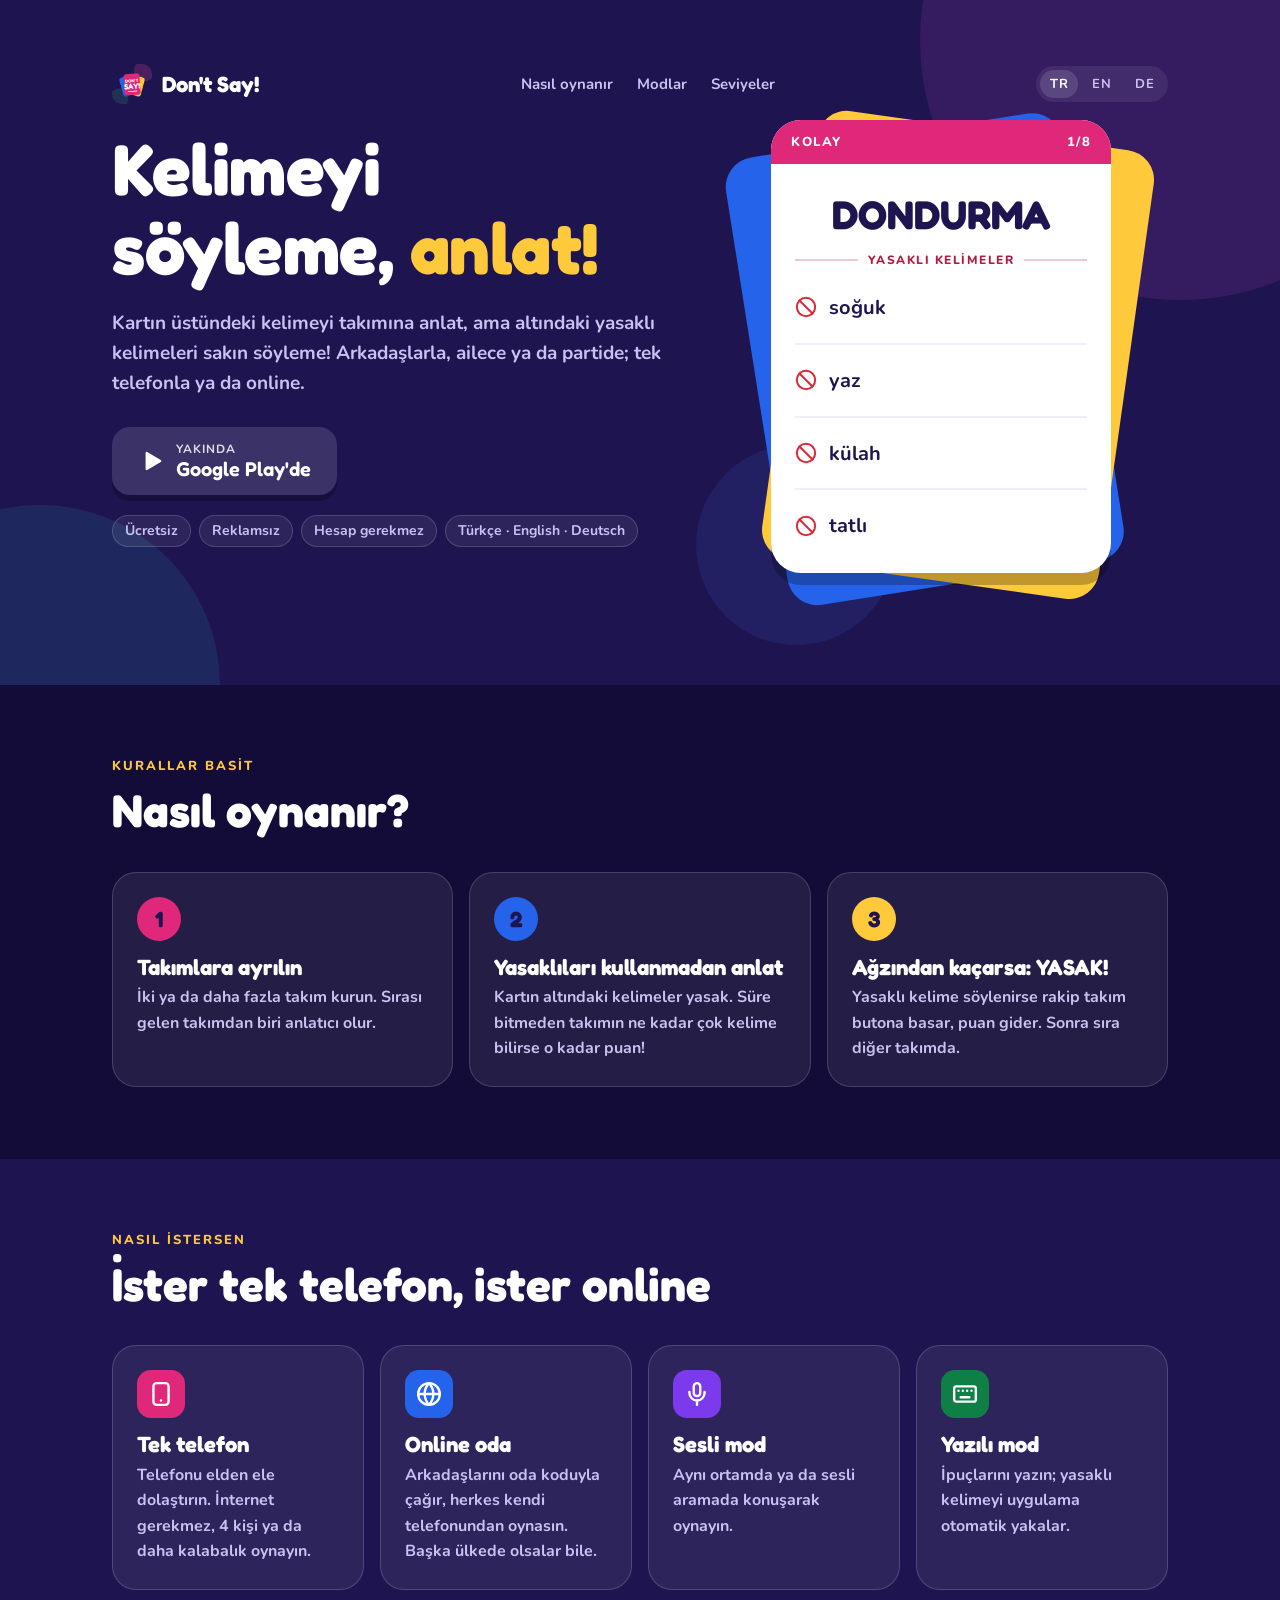
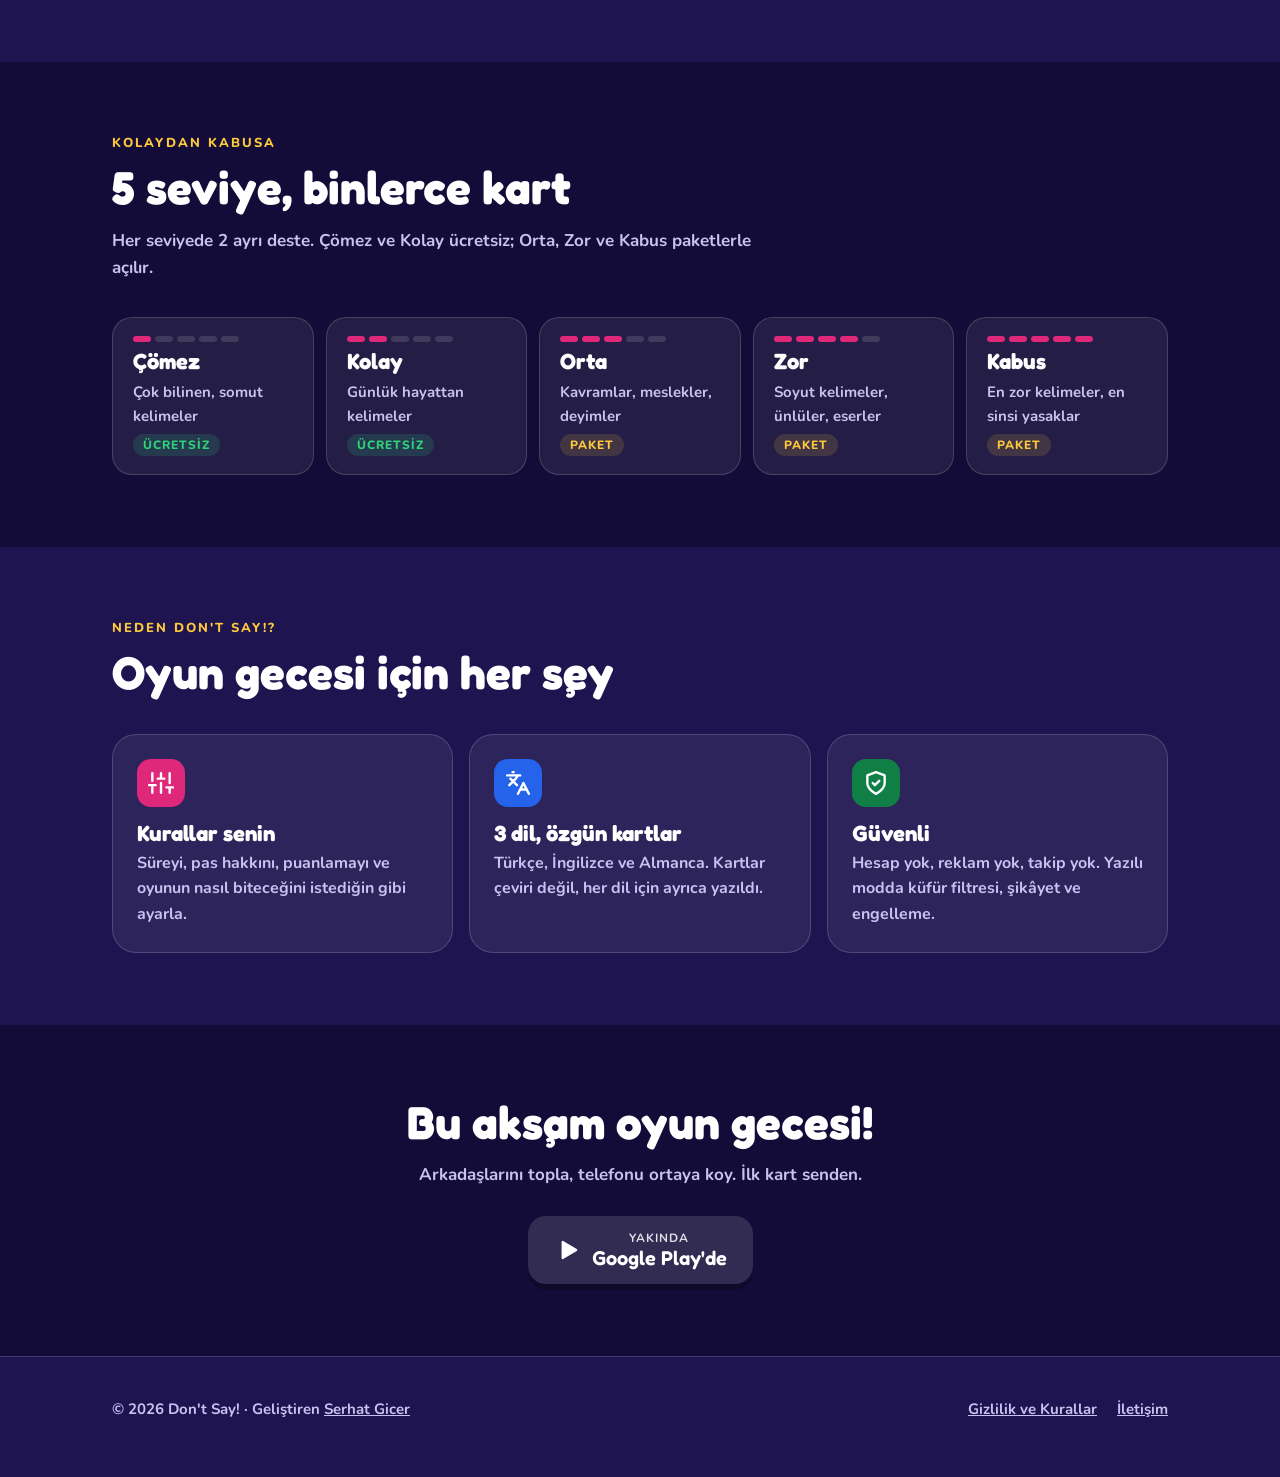
==== index.html @ 4572db2a "Don't Say! tanıtım sitesi Co-Authored-By: Claude Opus 5.5 <noreply@anthropic.com>" ====
<!doctype html>
<html lang="tr">
<head>
<meta charset="utf-8">
<meta name="viewport" content="width=device-width, initial-scale=1">
<title>Don't Say! – Yasaklı kelimelerle anlatma oyunu</title>
<meta name="description" content="Yasaklı kelimeleri söylemeden anlat! Arkadaşlarınla online ya da tek telefonla oynanan parti oyunu.">
<meta name="theme-color" content="#1E1450">
<meta property="og:type" content="website">
<meta property="og:title" content="Don't Say! – Yasaklı kelimelerle anlatma oyunu">
<meta property="og:description" content="Yasaklı kelimeleri söylemeden anlat! Arkadaşlarınla online ya da tek telefonla oynanan parti oyunu.">

<link rel="icon" type="image/png" href="img/favicon.png">
<link rel="apple-touch-icon" href="img/icon-512.png">
<link rel="preconnect" href="https://fonts.googleapis.com">
<link rel="preconnect" href="https://fonts.gstatic.com" crossorigin>
<link rel="stylesheet" href="https://fonts.googleapis.com/css2?family=Fredoka:wght@600;700&family=Nunito:wght@700;800&display=swap">
<link rel="stylesheet" href="style.css">
</head>
<body>
<div class="hero">
  <div class="blobs" aria-hidden="true"><span></span><span></span><span></span></div>
  <header class="top"><div class="wrap">
  <a class="brand" href="index.html"><img src="img/icon-512.png" alt="" width="40" height="40">Don't Say!</a>
  <nav class="links" aria-label="Menu"><a href="#how">Nasıl oynanır</a><a href="#modes">Modlar</a><a href="#levels">Seviyeler</a></nav>
  <nav class="langs" aria-label="Language"><a href="index.html" hreflang="tr" lang="tr" aria-current="page">TR</a><a href="en/index.html" hreflang="en" lang="en">EN</a><a href="de/index.html" hreflang="de" lang="de">DE</a></nav>
</div></header>
  <div class="wrap">
    <div>
      <h1>Kelimeyi söyleme, <em>anlat!</em></h1>
      <p class="lead">Kartın üstündeki kelimeyi takımına anlat, ama altındaki yasaklı kelimeleri sakın söyleme! Arkadaşlarla, ailece ya da partide; tek telefonla ya da online.</p>
      <span class="btn soon" aria-disabled="true"><svg viewBox="0 0 24 24" aria-hidden="true"><path fill="currentColor" d="M7 4.5v15a1 1 0 0 0 1.5.86l12.5-7.5a1 1 0 0 0 0-1.72L8.5 3.64A1 1 0 0 0 7 4.5z"/></svg><span><small>Yakında</small>Google Play'de</span></span>
      <ul class="chips"><li>Ücretsiz</li><li>Reklamsız</li><li>Hesap gerekmez</li><li>Türkçe · English · Deutsch</li></ul>
    </div>
    <div class="deck" aria-hidden="true">
      <div class="back b1"></div><div class="back b2"></div>
      <div class="card" id="card">
        <div class="band"><span>KOLAY</span><span id="count">1/8</span></div>
        <div class="word" id="word">DONDURMA</div>
        <div class="head">YASAKLI KELİMELER</div>
        <ul id="taboo"><li><svg viewBox="0 0 24 24" fill="none" stroke="currentColor" stroke-width="2.2" stroke-linecap="round" stroke-linejoin="round" aria-hidden="true"><circle cx="12" cy="12" r="10"/><path d="m4.9 4.9 14.2 14.2"/></svg><span>soğuk</span></li><li><svg viewBox="0 0 24 24" fill="none" stroke="currentColor" stroke-width="2.2" stroke-linecap="round" stroke-linejoin="round" aria-hidden="true"><circle cx="12" cy="12" r="10"/><path d="m4.9 4.9 14.2 14.2"/></svg><span>yaz</span></li><li><svg viewBox="0 0 24 24" fill="none" stroke="currentColor" stroke-width="2.2" stroke-linecap="round" stroke-linejoin="round" aria-hidden="true"><circle cx="12" cy="12" r="10"/><path d="m4.9 4.9 14.2 14.2"/></svg><span>külah</span></li><li><svg viewBox="0 0 24 24" fill="none" stroke="currentColor" stroke-width="2.2" stroke-linecap="round" stroke-linejoin="round" aria-hidden="true"><circle cx="12" cy="12" r="10"/><path d="m4.9 4.9 14.2 14.2"/></svg><span>tatlı</span></li></ul>
      </div>
    </div>
  </div>
</div>

<section class="block alt" id="how"><div class="wrap">
  <div class="eyebrow">Kurallar basit</div>
  <h2>Nasıl oynanır?</h2>
  <div class="grid three">
    <div class="tile"><div class="num c-pink">1</div><h3>Takımlara ayrılın</h3><p>İki ya da daha fazla takım kurun. Sırası gelen takımdan biri anlatıcı olur.</p></div>
    <div class="tile"><div class="num c-blue">2</div><h3>Yasaklıları kullanmadan anlat</h3><p>Kartın altındaki kelimeler yasak. Süre bitmeden takımın ne kadar çok kelime bilirse o kadar puan!</p></div>
    <div class="tile"><div class="num c-yellow">3</div><h3>Ağzından kaçarsa: YASAK!</h3><p>Yasaklı kelime söylenirse rakip takım butona basar, puan gider. Sonra sıra diğer takımda.</p></div>
  </div>
</div></section>

<section class="block" id="modes"><div class="wrap">
  <div class="eyebrow">Nasıl istersen</div>
  <h2>İster tek telefon, ister online</h2>
  <div class="grid two four">
    <div class="tile"><div class="icon c-pink"><svg viewBox="0 0 24 24" fill="none" stroke="currentColor" stroke-width="2.2" stroke-linecap="round" stroke-linejoin="round" aria-hidden="true"><rect x="5" y="2" width="14" height="20" rx="3"/><path d="M12 18h.01"/></svg></div><h3>Tek telefon</h3><p>Telefonu elden ele dolaştırın. İnternet gerekmez, 4 kişi ya da daha kalabalık oynayın.</p></div>
    <div class="tile"><div class="icon c-blue"><svg viewBox="0 0 24 24" fill="none" stroke="currentColor" stroke-width="2.2" stroke-linecap="round" stroke-linejoin="round" aria-hidden="true"><circle cx="12" cy="12" r="10"/><path d="M2 12h20"/><path d="M12 2a15 15 0 0 1 4 10 15 15 0 0 1-4 10 15 15 0 0 1-4-10 15 15 0 0 1 4-10z"/></svg></div><h3>Online oda</h3><p>Arkadaşlarını oda koduyla çağır, herkes kendi telefonundan oynasın. Başka ülkede olsalar bile.</p></div>
    <div class="tile"><div class="icon c-purple"><svg viewBox="0 0 24 24" fill="none" stroke="currentColor" stroke-width="2.2" stroke-linecap="round" stroke-linejoin="round" aria-hidden="true"><rect x="9" y="2" width="6" height="12" rx="3"/><path d="M19 10v1a7 7 0 0 1-14 0v-1"/><path d="M12 18v4"/></svg></div><h3>Sesli mod</h3><p>Aynı ortamda ya da sesli aramada konuşarak oynayın.</p></div>
    <div class="tile"><div class="icon c-green"><svg viewBox="0 0 24 24" fill="none" stroke="currentColor" stroke-width="2.2" stroke-linecap="round" stroke-linejoin="round" aria-hidden="true"><rect x="2" y="5" width="20" height="14" rx="2"/><path d="M6 9h.01M10 9h.01M14 9h.01M18 9h.01M8 15h8"/></svg></div><h3>Yazılı mod</h3><p>İpuçlarını yazın; yasaklı kelimeyi uygulama otomatik yakalar.</p></div>
  </div>
</div></section>

<section class="block alt" id="levels"><div class="wrap">
  <div class="eyebrow">Kolaydan kabusa</div>
  <h2>5 seviye, binlerce kart</h2>
  <p class="sub">Her seviyede 2 ayrı deste. Çömez ve Kolay ücretsiz; Orta, Zor ve Kabus paketlerle açılır.</p>
  <div class="levels">
    <div class="level"><div class="bars" aria-hidden="true"><i class="on"></i><i></i><i></i><i></i><i></i></div><div class="name">Çömez</div><p>Çok bilinen, somut kelimeler</p><span class="tag free">Ücretsiz</span></div>
    <div class="level"><div class="bars" aria-hidden="true"><i class="on"></i><i class="on"></i><i></i><i></i><i></i></div><div class="name">Kolay</div><p>Günlük hayattan kelimeler</p><span class="tag free">Ücretsiz</span></div>
    <div class="level"><div class="bars" aria-hidden="true"><i class="on"></i><i class="on"></i><i class="on"></i><i></i><i></i></div><div class="name">Orta</div><p>Kavramlar, meslekler, deyimler</p><span class="tag paid">Paket</span></div>
    <div class="level"><div class="bars" aria-hidden="true"><i class="on"></i><i class="on"></i><i class="on"></i><i class="on"></i><i></i></div><div class="name">Zor</div><p>Soyut kelimeler, ünlüler, eserler</p><span class="tag paid">Paket</span></div>
    <div class="level"><div class="bars" aria-hidden="true"><i class="on"></i><i class="on"></i><i class="on"></i><i class="on"></i><i class="on"></i></div><div class="name">Kabus</div><p>En zor kelimeler, en sinsi yasaklar</p><span class="tag paid">Paket</span></div>
  </div>
</div></section>

<section class="block"><div class="wrap">
  <div class="eyebrow">Neden Don't Say!?</div>
  <h2>Oyun gecesi için her şey</h2>
  <div class="grid three">
    <div class="tile"><div class="icon c-pink"><svg viewBox="0 0 24 24" fill="none" stroke="currentColor" stroke-width="2.2" stroke-linecap="round" stroke-linejoin="round" aria-hidden="true"><path d="M4 21v-7M4 10V3M12 21v-9M12 8V3M20 21v-5M20 12V3M1 14h6M9 8h6M17 16h6"/></svg></div><h3>Kurallar senin</h3><p>Süreyi, pas hakkını, puanlamayı ve oyunun nasıl biteceğini istediğin gibi ayarla.</p></div>
    <div class="tile"><div class="icon c-blue"><svg viewBox="0 0 24 24" fill="none" stroke="currentColor" stroke-width="2.2" stroke-linecap="round" stroke-linejoin="round" aria-hidden="true"><path d="m5 8 6 6M4 14l6-6 2-3M2 5h12M7 2h1M22 22l-5-10-5 10M14 18h6"/></svg></div><h3>3 dil, özgün kartlar</h3><p>Türkçe, İngilizce ve Almanca. Kartlar çeviri değil, her dil için ayrıca yazıldı.</p></div>
    <div class="tile"><div class="icon c-green"><svg viewBox="0 0 24 24" fill="none" stroke="currentColor" stroke-width="2.2" stroke-linecap="round" stroke-linejoin="round" aria-hidden="true"><path d="M12 22s8-4 8-10V5l-8-3-8 3v7c0 6 8 10 8 10z"/><path d="m9 12 2 2 4-4"/></svg></div><h3>Güvenli</h3><p>Hesap yok, reklam yok, takip yok. Yazılı modda küfür filtresi, şikâyet ve engelleme.</p></div>
  </div>
</div></section>

<section class="block alt cta"><div class="wrap">
  <h2>Bu akşam oyun gecesi!</h2>
  <p class="sub">Arkadaşlarını topla, telefonu ortaya koy. İlk kart senden.</p>
  <span class="btn soon" aria-disabled="true"><svg viewBox="0 0 24 24" aria-hidden="true"><path fill="currentColor" d="M7 4.5v15a1 1 0 0 0 1.5.86l12.5-7.5a1 1 0 0 0 0-1.72L8.5 3.64A1 1 0 0 0 7 4.5z"/></svg><span><small>Yakında</small>Google Play'de</span></span>
</div></section>

<footer><div class="wrap">
  <span>© 2026 Don't Say! · Geliştiren <a href="https://serhatgicer.com">Serhat Gicer</a></span>
  <nav>
    <a href="privacy.html#tr">Gizlilik ve Kurallar</a>
    <a href="mailto:serhatgicer49@gmail.com">İletişim</a>
  </nav>
</div></footer>

<script>
// Hero'daki kart birkaç saniyede bir sonraki örnek karta geçer.
(function () {
  var cards = [{"word":"DONDURMA","taboo":["soğuk","yaz","külah","tatlı"]},{"word":"ŞEMSİYE","taboo":["yağmur","ıslak","açmak","güneş"]},{"word":"ÇAY","taboo":["bardak","demlik","sıcak","şeker"]},{"word":"ASANSÖR","taboo":["kat","bina","yukarı","aşağı"]},{"word":"PİKNİK","taboo":["çimen","örtü","sepet","park"]},{"word":"KAMP","taboo":["çadır","ateş","orman","doğa"]},{"word":"MARKET","taboo":["alışveriş","kasa","sepet","almak"]},{"word":"ECZANE","taboo":["ilaç","reçete","doktor","nöbetçi"]}];
  if (cards.length < 2 || matchMedia('(prefers-reduced-motion: reduce)').matches) return;
  var card = document.getElementById('card'), word = document.getElementById('word');
  var taboo = document.getElementById('taboo'), count = document.getElementById('count');
  var ban = "<svg viewBox=\"0 0 24 24\" fill=\"none\" stroke=\"currentColor\" stroke-width=\"2.2\" stroke-linecap=\"round\" stroke-linejoin=\"round\" aria-hidden=\"true\"><circle cx=\"12\" cy=\"12\" r=\"10\"/><path d=\"m4.9 4.9 14.2 14.2\"/></svg>";
  var esc = function (s) { var d = document.createElement('div'); d.textContent = s; return d.innerHTML; };
  var i = 0;
  setInterval(function () {
    card.classList.add('out');
    setTimeout(function () {
      i = (i + 1) % cards.length;
      word.textContent = cards[i].word;
      taboo.innerHTML = cards[i].taboo.map(function (w) { return '<li>' + ban + '<span>' + esc(w) + '</span></li>'; }).join('');
      count.textContent = (i + 1) + '/' + cards.length;
      card.classList.remove('out');
    }, 350);
  }, 3200);
})();
</script>
</body>
</html>
---- style.css ----
/* Don't Say! tanıtım sitesi. Renkler uygulamayla aynı (src/theme/index.ts). */
:root {
  --bg: #1E1450;
  --bg-deep: #140C38;
  --surface: rgba(255, 255, 255, 0.07);
  --surface-strong: rgba(255, 255, 255, 0.13);
  --border: rgba(255, 255, 255, 0.16);
  --text: #FFFFFF;
  --muted: #C9C2F0;
  --ink: #1E1450;
  --pink: #E0287A;
  --pink-shadow: #9E1452;
  --blue: #2563EB;
  --yellow: #FFC93C;
  --yellow-shadow: #B8860B;
  --green: #2ED47A;
  --red: #D92B3A;
  --purple: #7C3AED;
  --card-line: #F1EEFA;
  --display: 'Fredoka', system-ui, sans-serif;
  --body: 'Nunito', system-ui, sans-serif;
  --max: 1120px;
  color-scheme: dark;
}

* { box-sizing: border-box; }
html { scroll-behavior: smooth; }
body {
  margin: 0;
  background: var(--bg);
  color: var(--text);
  font: 700 17px/1.6 var(--body);
  overflow-x: hidden;
}
a { color: var(--yellow); }
img { max-width: 100%; display: block; }
.wrap { max-width: var(--max); margin: 0 auto; padding: 0 16px; }
@media (min-width: 720px) { .wrap { padding: 0 32px; } }

/* Arka plandaki büyük yumuşak daireler (mağaza görselindeki gibi) */
.blobs { position: absolute; inset: 0; overflow: hidden; pointer-events: none; z-index: 0; }
.blobs span { position: absolute; border-radius: 50%; opacity: 0.55; }
.blobs span:nth-child(1) { width: 520px; height: 520px; background: #4A2370; top: -220px; right: -160px; }
.blobs span:nth-child(2) { width: 360px; height: 360px; background: #1F3A6B; bottom: -180px; left: -140px; }
.blobs span:nth-child(3) { width: 200px; height: 200px; background: #2A3480; bottom: 40px; right: 30%; opacity: 0.4; }

/* Üst menü */
header.top { position: relative; z-index: 2; }
header.top .wrap { display: flex; align-items: center; justify-content: space-between; gap: 16px; height: 72px; }
.brand { display: flex; align-items: center; gap: 10px; text-decoration: none; color: var(--text); font: 700 22px var(--display); }
.brand img { width: 40px; height: 40px; border-radius: 10px; }
nav.links { display: none; gap: 24px; }
nav.links a { color: var(--muted); text-decoration: none; font-size: 15px; }
nav.links a:hover { color: var(--text); }
@media (min-width: 860px) { nav.links { display: flex; } }
.langs { display: flex; gap: 4px; background: var(--surface); border-radius: 999px; padding: 4px; }
.langs a { color: var(--muted); text-decoration: none; font-size: 13px; padding: 4px 10px; border-radius: 999px; letter-spacing: 0.5px; }
.langs a[aria-current="page"] { background: var(--surface-strong); color: var(--text); }

/* Giriş bölümü */
.hero { position: relative; padding: 24px 0 72px; }
.hero .wrap { position: relative; z-index: 1; display: grid; gap: 48px; align-items: center; }
@media (min-width: 860px) {
  .hero { padding: 48px 0 112px; }
  .hero .wrap { grid-template-columns: 1.1fr 0.9fr; }
}
h1, h2, h3 { font-family: var(--display); font-weight: 700; line-height: 1.1; margin: 0; }
h1 { font-size: clamp(42px, 8vw, 72px); letter-spacing: -0.5px; }
h1 em { font-style: normal; color: var(--yellow); }
.lead { color: var(--muted); font-size: 19px; max-width: 34em; margin: 20px 0 28px; }
.chips { display: flex; flex-wrap: wrap; gap: 8px; margin-top: 20px; padding: 0; list-style: none; }
.chips li { font-size: 14px; color: var(--muted); background: var(--surface); border: 1px solid var(--border); padding: 4px 12px; border-radius: 999px; }

.btn {
  display: inline-flex; align-items: center; gap: 12px; text-decoration: none;
  font: 600 20px var(--display); color: var(--text);
  background: var(--pink); padding: 14px 26px; border-radius: 18px;
  box-shadow: 0 6px 0 var(--pink-shadow); transition: transform 0.1s, box-shadow 0.1s;
}
.btn:hover { transform: translateY(-2px); box-shadow: 0 8px 0 var(--pink-shadow); }
.btn:active { transform: translateY(4px); box-shadow: 0 2px 0 var(--pink-shadow); }
.btn small { display: block; font: 700 12px var(--body); letter-spacing: 1px; text-transform: uppercase; opacity: 0.85; }
.btn svg { width: 26px; height: 26px; flex: none; }
.btn.soon { background: var(--surface-strong); box-shadow: 0 6px 0 rgba(0, 0, 0, 0.25); cursor: default; }
.btn.soon:hover, .btn.soon:active { transform: none; box-shadow: 0 6px 0 rgba(0, 0, 0, 0.25); }

/* Kart yığını: arkada eğik mavi ve sarı kart, önde uygulamadaki gibi oyun kartı */
.deck { position: relative; width: min(340px, 86vw); aspect-ratio: 3 / 4; margin: 0 auto; }
.deck .back { position: absolute; inset: 0; border-radius: 30px; }
.deck .back.b1 { background: var(--blue); transform: rotate(-9deg) translate(-18px, 10px); }
.deck .back.b2 { background: var(--yellow); transform: rotate(8deg) translate(18px, 6px); }
.card {
  position: absolute; inset: 0; background: #fff; color: var(--ink); border-radius: 30px; overflow: hidden;
  box-shadow: 0 12px 0 rgba(0, 0, 0, 0.25); display: flex; flex-direction: column;
  transition: transform 0.35s ease, opacity 0.35s ease;
}
.card.out { transform: translateX(40px) rotate(6deg); opacity: 0; }
.card .band { background: var(--pink); color: #fff; height: 44px; display: flex; align-items: center; justify-content: space-between; padding: 0 20px; font: 800 13px var(--body); letter-spacing: 1.5px; }
.card .word { font: 700 clamp(30px, 7vw, 40px) var(--display); text-align: center; padding: 26px 16px 4px; overflow-wrap: anywhere; }
.card .head { display: flex; align-items: center; gap: 10px; margin: 10px 24px 4px; font: 800 12px var(--body); letter-spacing: 1.5px; color: #B3193F; white-space: nowrap; }
.card .head::before, .card .head::after { content: ""; flex: 1; height: 2px; background: #F3C5D3; }
.card ul { list-style: none; margin: 0; padding: 0 24px 12px; flex: 1; display: flex; flex-direction: column; }
.card li { flex: 1; display: flex; align-items: center; gap: 12px; border-bottom: 2px solid var(--card-line); font: 700 20px var(--body); }
.card li:last-child { border-bottom: 0; }
.card li svg { width: 22px; height: 22px; color: var(--red); flex: none; }

/* Bölümler */
section.block { padding: 72px 0; position: relative; }
section.block.alt { background: var(--bg-deep); }
.eyebrow { color: var(--yellow); font: 800 13px var(--body); letter-spacing: 2px; text-transform: uppercase; margin-bottom: 10px; }
h2 { font-size: clamp(32px, 5vw, 46px); }
.sub { color: var(--muted); max-width: 40em; margin: 14px 0 0; }
.grid { display: grid; gap: 16px; margin-top: 36px; }
@media (min-width: 640px) { .grid.two { grid-template-columns: repeat(2, 1fr); } }
@media (min-width: 900px) { .grid.three { grid-template-columns: repeat(3, 1fr); } .grid.two.four { grid-template-columns: repeat(4, 1fr); } }
.tile { background: var(--surface); border: 1px solid var(--border); border-radius: 24px; padding: 24px; }
.tile h3 { font-size: 22px; margin: 14px 0 6px; }
.tile p { color: var(--muted); margin: 0; font-size: 16px; }
.icon { width: 48px; height: 48px; border-radius: 14px; display: grid; place-items: center; color: #fff; }
.icon svg { width: 26px; height: 26px; }
.num { width: 44px; height: 44px; border-radius: 50%; display: grid; place-items: center; font: 700 22px var(--display); color: var(--ink); }
.c-pink { background: var(--pink); } .c-blue { background: var(--blue); } .c-yellow { background: var(--yellow); }
.c-green { background: #0F7F45; } .c-purple { background: var(--purple); } .c-red { background: var(--red); }

/* Seviyeler */
.levels { display: grid; gap: 12px; margin-top: 36px; }
@media (min-width: 900px) { .levels { grid-template-columns: repeat(5, 1fr); } }
.level { background: var(--surface); border: 1px solid var(--border); border-radius: 20px; padding: 18px 20px; display: flex; flex-direction: column; gap: 6px; }
.level .name { font: 700 22px var(--display); }
.level p { margin: 0; color: var(--muted); font-size: 15px; flex: 1; }
.level .bars { display: flex; gap: 4px; }
.level .bars i { width: 18px; height: 6px; border-radius: 3px; background: var(--surface-strong); }
.level .bars i.on { background: var(--pink); }
.tag { align-self: flex-start; font: 800 12px var(--body); letter-spacing: 1px; text-transform: uppercase; padding: 3px 10px; border-radius: 999px; }
.tag.free { background: rgba(46, 212, 122, 0.16); color: var(--green); }
.tag.paid { background: rgba(255, 201, 60, 0.14); color: var(--yellow); }

/* Kapanış çağrısı */
.cta { text-align: center; }
.cta .sub { margin: 14px auto 28px; }

footer { padding: 40px 0 56px; color: var(--muted); font-size: 15px; border-top: 1px solid var(--border); }
footer .wrap { display: flex; flex-wrap: wrap; gap: 12px 28px; align-items: center; justify-content: space-between; }
footer nav { display: flex; flex-wrap: wrap; gap: 8px 20px; }
footer a { color: var(--muted); }
footer a:hover { color: var(--text); }

@media (prefers-reduced-motion: reduce) {
  html { scroll-behavior: auto; }
  .card, .btn { transition: none; }
}

/* Gizlilik sayfası */
.doc { max-width: 760px; padding-top: 16px; padding-bottom: 72px; }
.doc h1 { font-size: clamp(34px, 6vw, 48px); }
.doc nav.jump { display: flex; gap: 8px; margin: 20px 0 8px; }
.doc nav.jump a { text-decoration: none; background: var(--surface); border: 1px solid var(--border); padding: 4px 14px; border-radius: 999px; font-size: 14px; }
.doc section { margin-top: 40px; padding-top: 24px; border-top: 1px solid var(--border); }
.doc h2 { font-size: 30px; }
.doc h2 small { font: 700 14px var(--body); color: var(--muted); margin-left: 8px; }
.doc h3 { font-size: 20px; margin: 24px 0 4px; }
.doc p { color: #E4E0FA; margin: 0 0 8px; }
.doc .muted { color: var(--muted); font-size: 14px; }
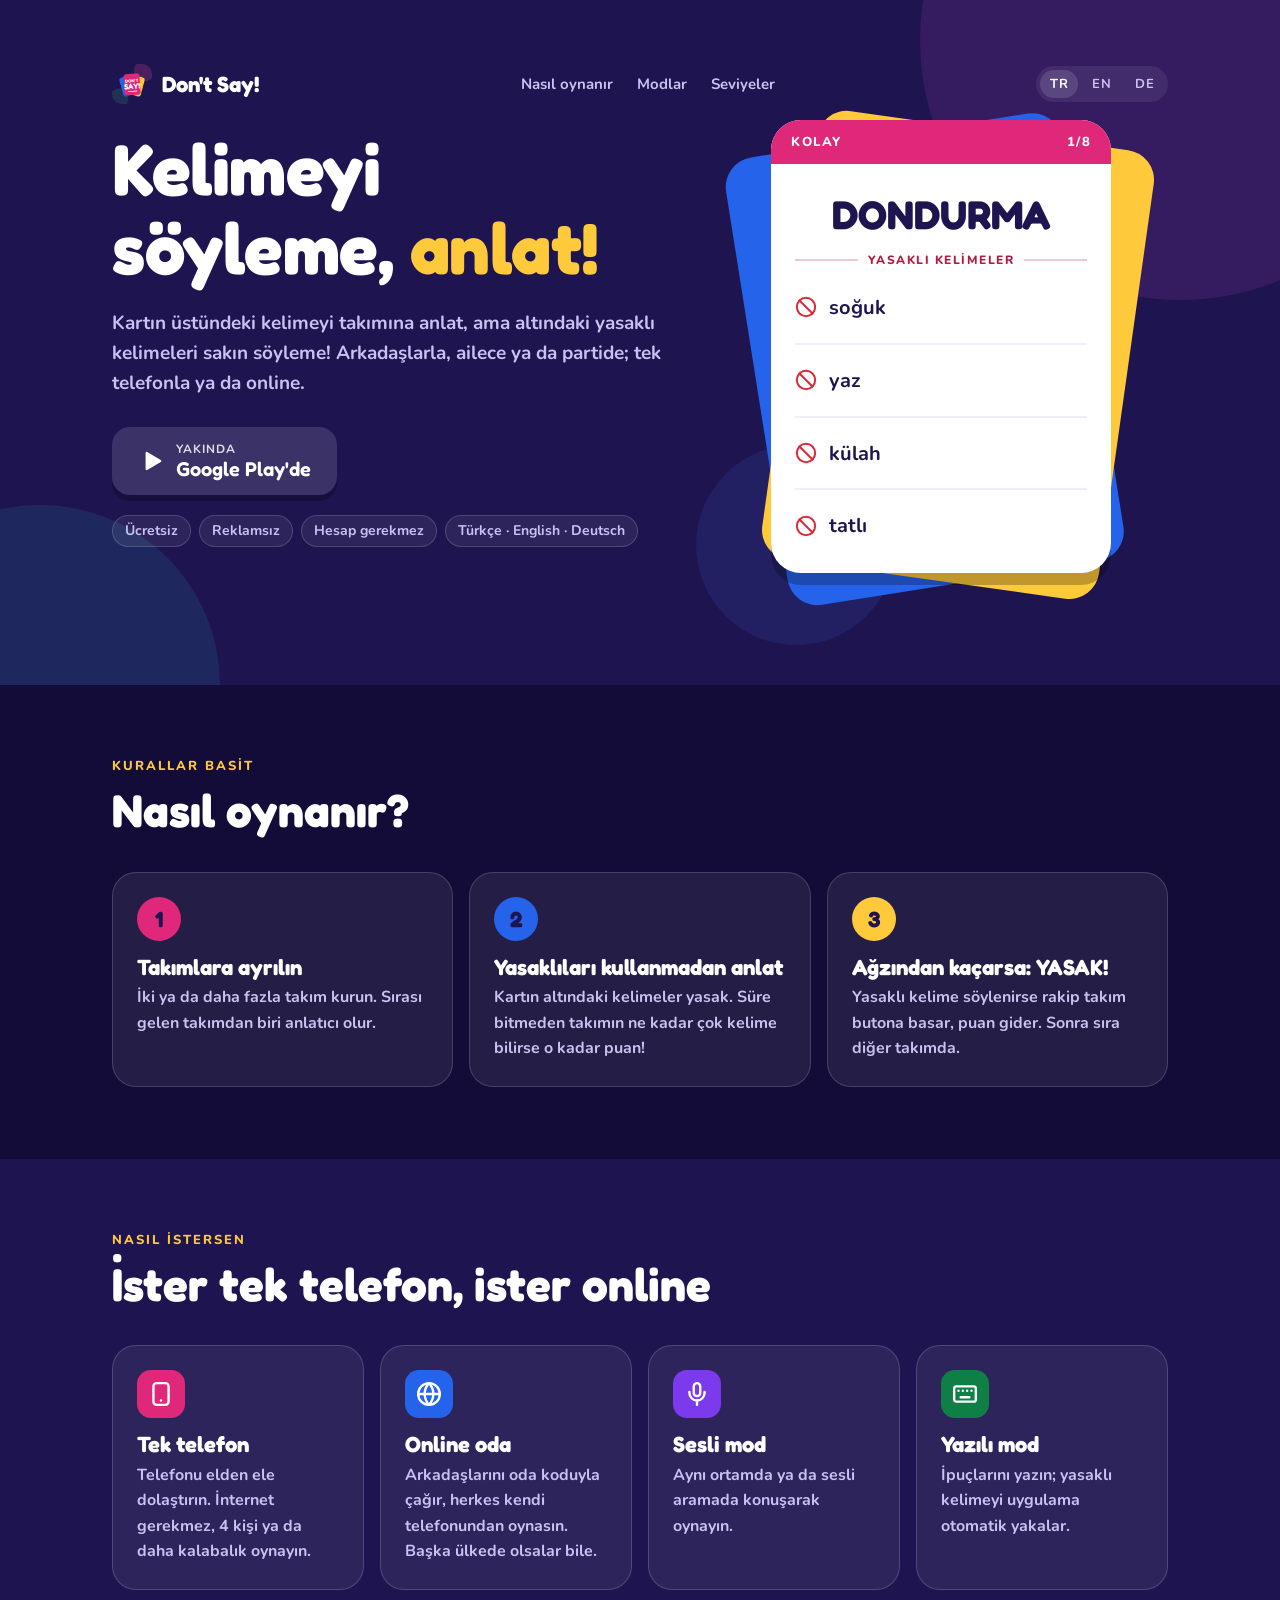
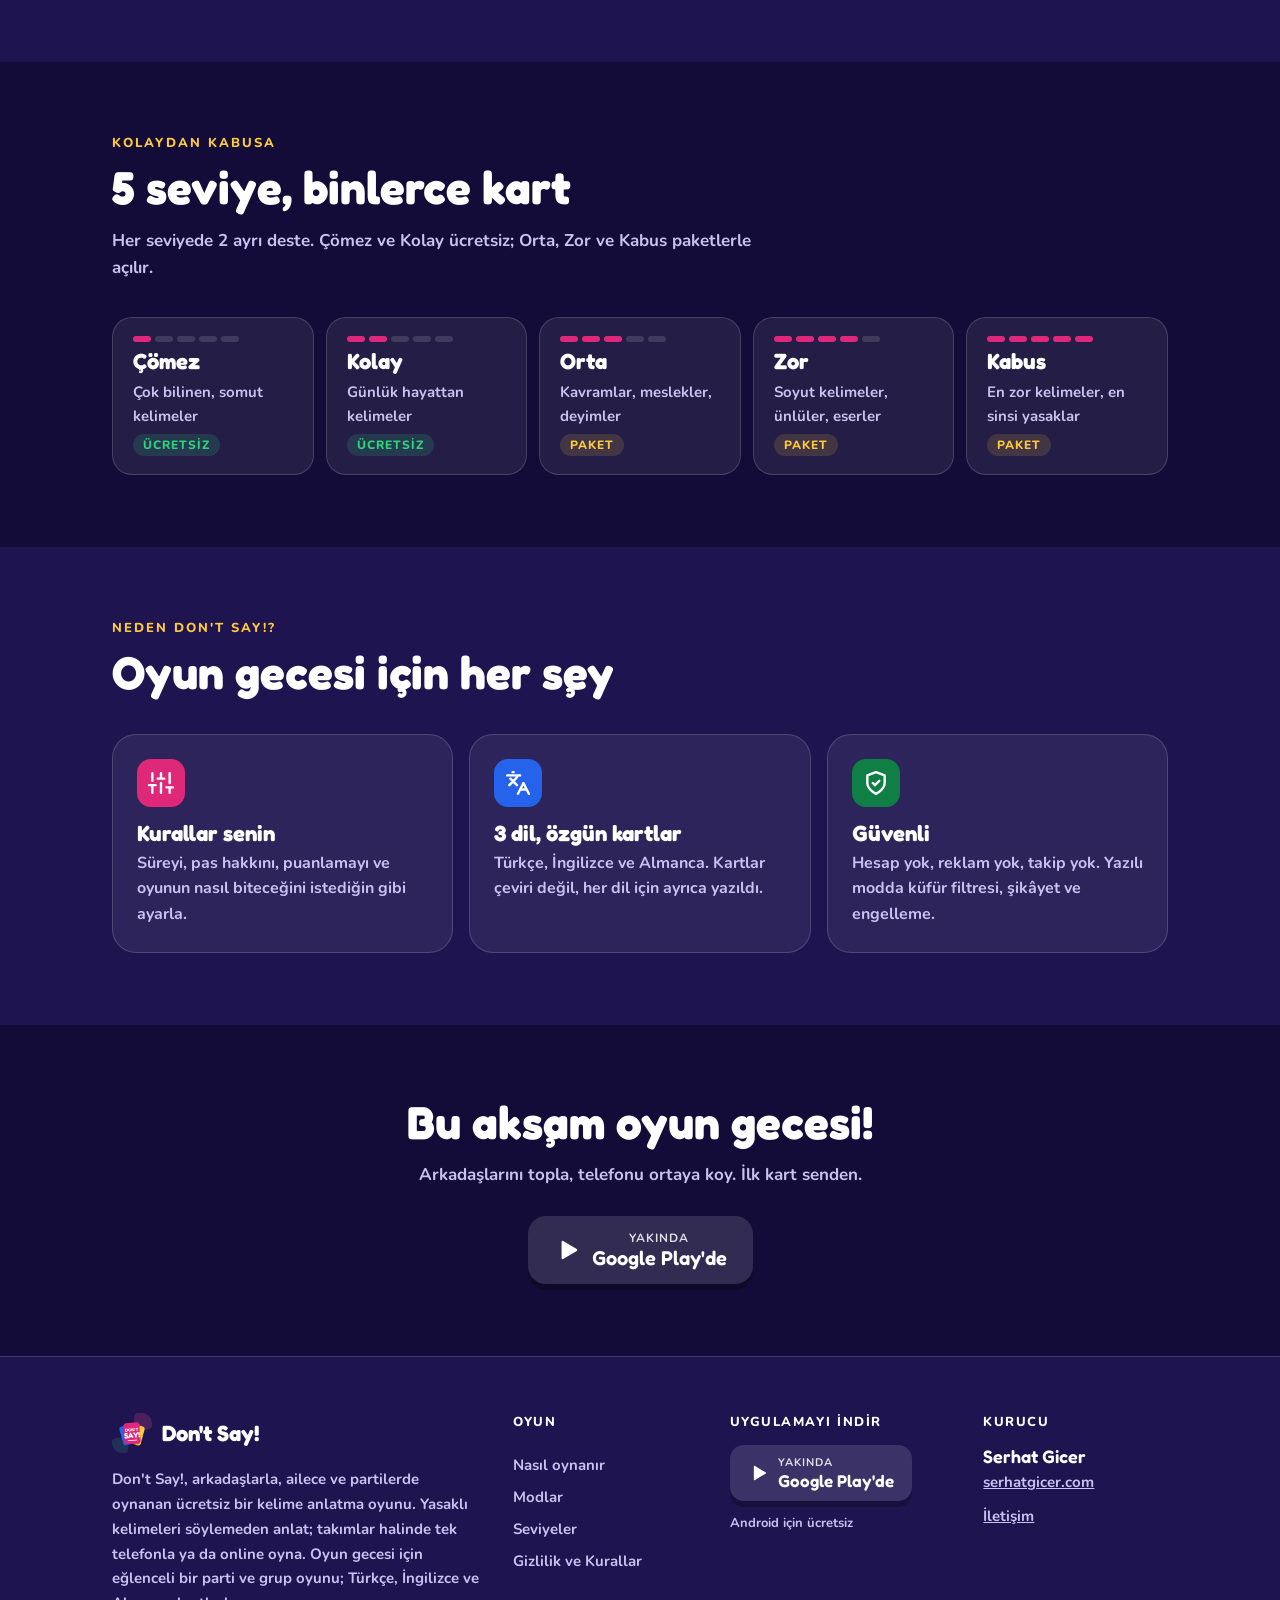
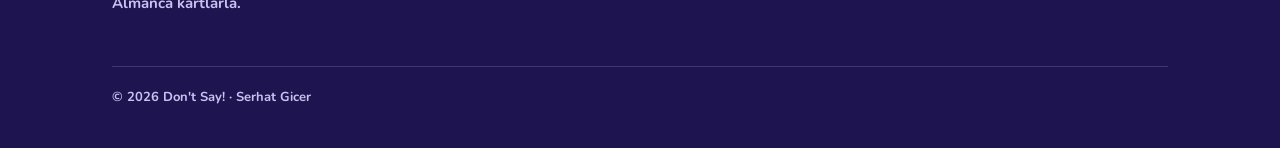
==== commit d7ccd7b1: "Footer: SEO açıklaması, kurucu, Google Play bölümü; schema.org verisi Co-Authored-By: Claude Opus 5." ====
--- a/index.html
+++ b/index.html
@@ -9,7 +9,12 @@
 <meta property="og:type" content="website">
 <meta property="og:title" content="Don't Say! – Yasaklı kelimelerle anlatma oyunu">
 <meta property="og:description" content="Yasaklı kelimeleri söylemeden anlat! Arkadaşlarınla online ya da tek telefonla oynanan parti oyunu.">
-
+<link rel="canonical" href="https://serhatovic73.github.io/dont-say-site/">
+<link rel="alternate" hreflang="tr" href="https://serhatovic73.github.io/dont-say-site/">
+<link rel="alternate" hreflang="en" href="https://serhatovic73.github.io/dont-say-site/en/">
+<link rel="alternate" hreflang="de" href="https://serhatovic73.github.io/dont-say-site/de/">
+<meta property="og:image" content="https://serhatovic73.github.io/dont-say-site/img/feature-tr.png">
+<meta property="og:url" content="https://serhatovic73.github.io/dont-say-site/">
 <link rel="icon" type="image/png" href="img/favicon.png">
 <link rel="apple-touch-icon" href="img/icon-512.png">
 <link rel="preconnect" href="https://fonts.googleapis.com">
@@ -29,7 +34,7 @@
     <div>
       <h1>Kelimeyi söyleme, <em>anlat!</em></h1>
       <p class="lead">Kartın üstündeki kelimeyi takımına anlat, ama altındaki yasaklı kelimeleri sakın söyleme! Arkadaşlarla, ailece ya da partide; tek telefonla ya da online.</p>
-      <span class="btn soon" aria-disabled="true"><svg viewBox="0 0 24 24" aria-hidden="true"><path fill="currentColor" d="M7 4.5v15a1 1 0 0 0 1.5.86l12.5-7.5a1 1 0 0 0 0-1.72L8.5 3.64A1 1 0 0 0 7 4.5z"/></svg><span><small>Yakında</small>Google Play'de</span></span>
+      <a class="btn soon" href="https://play.google.com/store/apps/details?id=com.serhatgicer.dontsay" rel="noopener"><svg viewBox="0 0 24 24" aria-hidden="true"><path fill="currentColor" d="M7 4.5v15a1 1 0 0 0 1.5.86l12.5-7.5a1 1 0 0 0 0-1.72L8.5 3.64A1 1 0 0 0 7 4.5z"/></svg><span><small>Yakında</small>Google Play'de</span></a>
       <ul class="chips"><li>Ücretsiz</li><li>Reklamsız</li><li>Hesap gerekmez</li><li>Türkçe · English · Deutsch</li></ul>
     </div>
     <div class="deck" aria-hidden="true">
@@ -91,16 +96,36 @@
 <section class="block alt cta"><div class="wrap">
   <h2>Bu akşam oyun gecesi!</h2>
   <p class="sub">Arkadaşlarını topla, telefonu ortaya koy. İlk kart senden.</p>
-  <span class="btn soon" aria-disabled="true"><svg viewBox="0 0 24 24" aria-hidden="true"><path fill="currentColor" d="M7 4.5v15a1 1 0 0 0 1.5.86l12.5-7.5a1 1 0 0 0 0-1.72L8.5 3.64A1 1 0 0 0 7 4.5z"/></svg><span><small>Yakında</small>Google Play'de</span></span>
+  <a class="btn soon" href="https://play.google.com/store/apps/details?id=com.serhatgicer.dontsay" rel="noopener"><svg viewBox="0 0 24 24" aria-hidden="true"><path fill="currentColor" d="M7 4.5v15a1 1 0 0 0 1.5.86l12.5-7.5a1 1 0 0 0 0-1.72L8.5 3.64A1 1 0 0 0 7 4.5z"/></svg><span><small>Yakında</small>Google Play'de</span></a>
 </div></section>
 
 <footer><div class="wrap">
-  <span>© 2026 Don't Say! · Geliştiren <a href="https://serhatgicer.com">Serhat Gicer</a></span>
-  <nav>
-    <a href="privacy.html#tr">Gizlilik ve Kurallar</a>
-    <a href="mailto:serhatgicer49@gmail.com">İletişim</a>
-  </nav>
+  <div class="foot-grid">
+    <div class="foot-about">
+      <a class="brand" href="index.html"><img src="img/icon-512.png" alt="Don't Say!" width="40" height="40" loading="lazy">Don't Say!</a>
+      <p>Don't Say!, arkadaşlarla, ailece ve partilerde oynanan ücretsiz bir kelime anlatma oyunu. Yasaklı kelimeleri söylemeden anlat; takımlar halinde tek telefonla ya da online oyna. Oyun gecesi için eğlenceli bir parti ve grup oyunu; Türkçe, İngilizce ve Almanca kartlarla.</p>
+    </div>
+    <nav aria-label="Oyun">
+      <h3>Oyun</h3>
+      <a href="#how">Nasıl oynanır</a>
+      <a href="#modes">Modlar</a>
+      <a href="#levels">Seviyeler</a>
+      <a href="privacy.html#tr">Gizlilik ve Kurallar</a>
+    </nav>
+    <div>
+      <h3>Uygulamayı indir</h3>
+      <a class="btn small soon" href="https://play.google.com/store/apps/details?id=com.serhatgicer.dontsay" rel="noopener"><svg viewBox="0 0 24 24" aria-hidden="true"><path fill="currentColor" d="M7 4.5v15a1 1 0 0 0 1.5.86l12.5-7.5a1 1 0 0 0 0-1.72L8.5 3.64A1 1 0 0 0 7 4.5z"/></svg><span><small>Yakında</small>Google Play'de</span></a>
+      <p class="foot-note">Android için ücretsiz</p>
+    </div>
+    <div>
+      <h3>Kurucu</h3>
+      <p class="foot-founder"><a href="https://serhatgicer.com" rel="author">Serhat Gicer</a><br><a href="https://serhatgicer.com">serhatgicer.com</a></p>
+      <p><a href="mailto:serhatgicer49@gmail.com">İletişim</a></p>
+    </div>
+  </div>
+  <div class="foot-bottom">© 2026 Don't Say! · Serhat Gicer</div>
 </div></footer>
+<script type="application/ld+json">{"@context":"https://schema.org","@type":"MobileApplication","name":"Don't Say!","description":"Yasaklı kelimeleri söylemeden anlat! Arkadaşlarınla online ya da tek telefonla oynanan parti oyunu.","applicationCategory":"GameApplication","genre":"Party game","operatingSystem":"Android","inLanguage":["tr","en","de"],"url":"https://serhatovic73.github.io/dont-say-site/","image":"https://serhatovic73.github.io/dont-say-site/img/icon-512.png","offers":{"@type":"Offer","price":"0","priceCurrency":"USD"},"author":{"@type":"Person","name":"Serhat Gicer","url":"https://serhatgicer.com"}}</script>
 
 <script>
 // Hero'daki kart birkaç saniyede bir sonraki örnek karta geçer.
--- a/style.css
+++ b/style.css
@@ -81,8 +81,12 @@
 .btn:active { transform: translateY(4px); box-shadow: 0 2px 0 var(--pink-shadow); }
 .btn small { display: block; font: 700 12px var(--body); letter-spacing: 1px; text-transform: uppercase; opacity: 0.85; }
 .btn svg { width: 26px; height: 26px; flex: none; }
-.btn.soon { background: var(--surface-strong); box-shadow: 0 6px 0 rgba(0, 0, 0, 0.25); cursor: default; }
-.btn.soon:hover, .btn.soon:active { transform: none; box-shadow: 0 6px 0 rgba(0, 0, 0, 0.25); }
+.btn.soon { background: var(--surface-strong); box-shadow: 0 6px 0 rgba(0, 0, 0, 0.25); }
+.btn.soon:hover { box-shadow: 0 8px 0 rgba(0, 0, 0, 0.25); }
+.btn.soon:active { box-shadow: 0 2px 0 rgba(0, 0, 0, 0.25); }
+.btn.small { font-size: 17px; padding: 10px 18px; border-radius: 14px; gap: 10px; }
+.btn.small svg { width: 20px; height: 20px; }
+.btn.small small { font-size: 11px; }
 
 /* Kart yığını: arkada eğik mavi ve sarı kart, önde uygulamadaki gibi oyun kartı */
 .deck { position: relative; width: min(340px, 86vw); aspect-ratio: 3 / 4; margin: 0 auto; }
@@ -139,11 +143,21 @@
 .cta { text-align: center; }
 .cta .sub { margin: 14px auto 28px; }
 
-footer { padding: 40px 0 56px; color: var(--muted); font-size: 15px; border-top: 1px solid var(--border); }
-footer .wrap { display: flex; flex-wrap: wrap; gap: 12px 28px; align-items: center; justify-content: space-between; }
-footer nav { display: flex; flex-wrap: wrap; gap: 8px 20px; }
+footer { padding: 56px 0 40px; color: var(--muted); font-size: 15px; border-top: 1px solid var(--border); }
 footer a { color: var(--muted); }
 footer a:hover { color: var(--text); }
+footer h3 { font: 800 13px var(--body); letter-spacing: 1.5px; text-transform: uppercase; color: var(--text); margin: 0 0 14px; }
+footer p { margin: 0 0 10px; }
+.foot-grid { display: grid; gap: 36px 32px; }
+@media (min-width: 640px) { .foot-grid { grid-template-columns: repeat(2, 1fr); } }
+@media (min-width: 960px) { .foot-grid { grid-template-columns: 2fr 1fr 1.2fr 1fr; } }
+.foot-about .brand { margin-bottom: 14px; }
+.foot-about p { max-width: 30em; line-height: 1.65; }
+footer nav { display: flex; flex-direction: column; gap: 8px; align-items: flex-start; }
+footer nav a { text-decoration: none; }
+.foot-note { font-size: 13px; margin-top: 12px; }
+.foot-founder a:first-child { color: var(--text); font: 600 18px var(--display); text-decoration: none; }
+.foot-bottom { margin-top: 40px; padding-top: 20px; border-top: 1px solid var(--border); font-size: 13px; }
 
 @media (prefers-reduced-motion: reduce) {
   html { scroll-behavior: auto; }
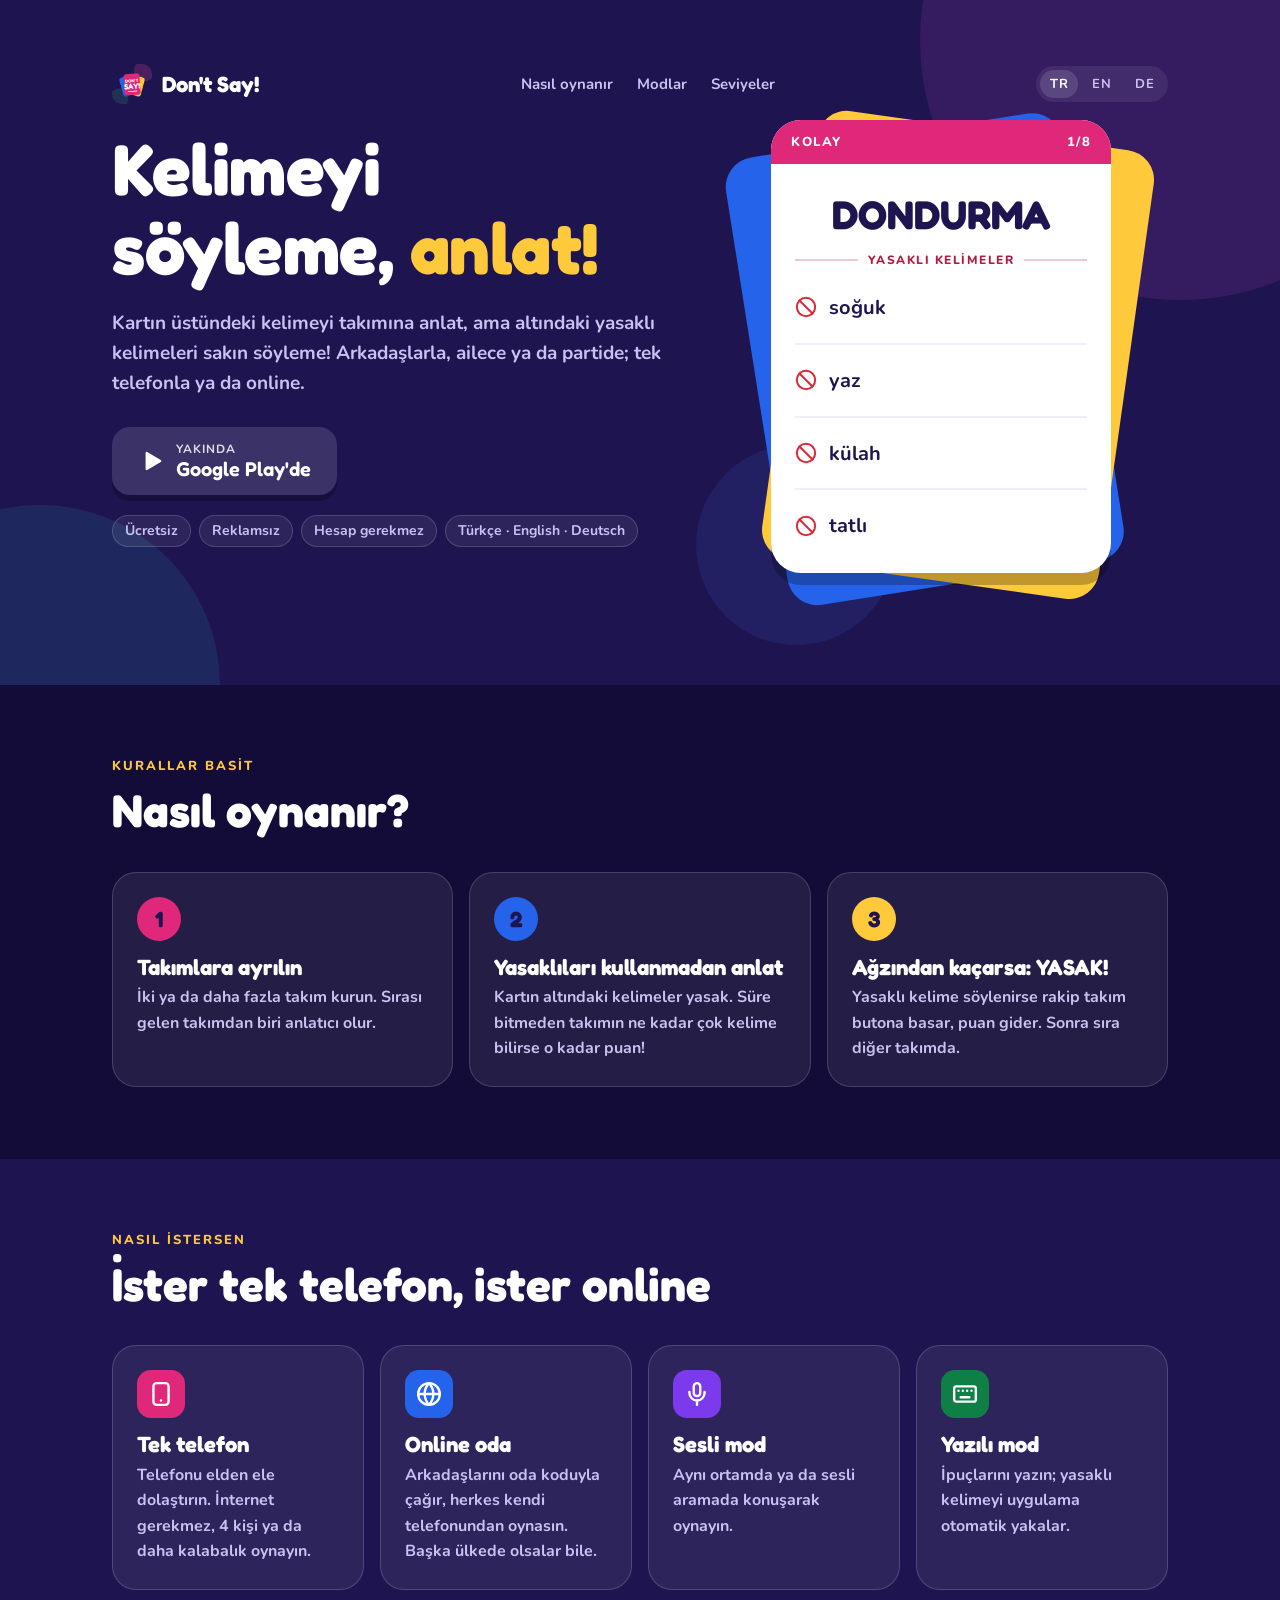
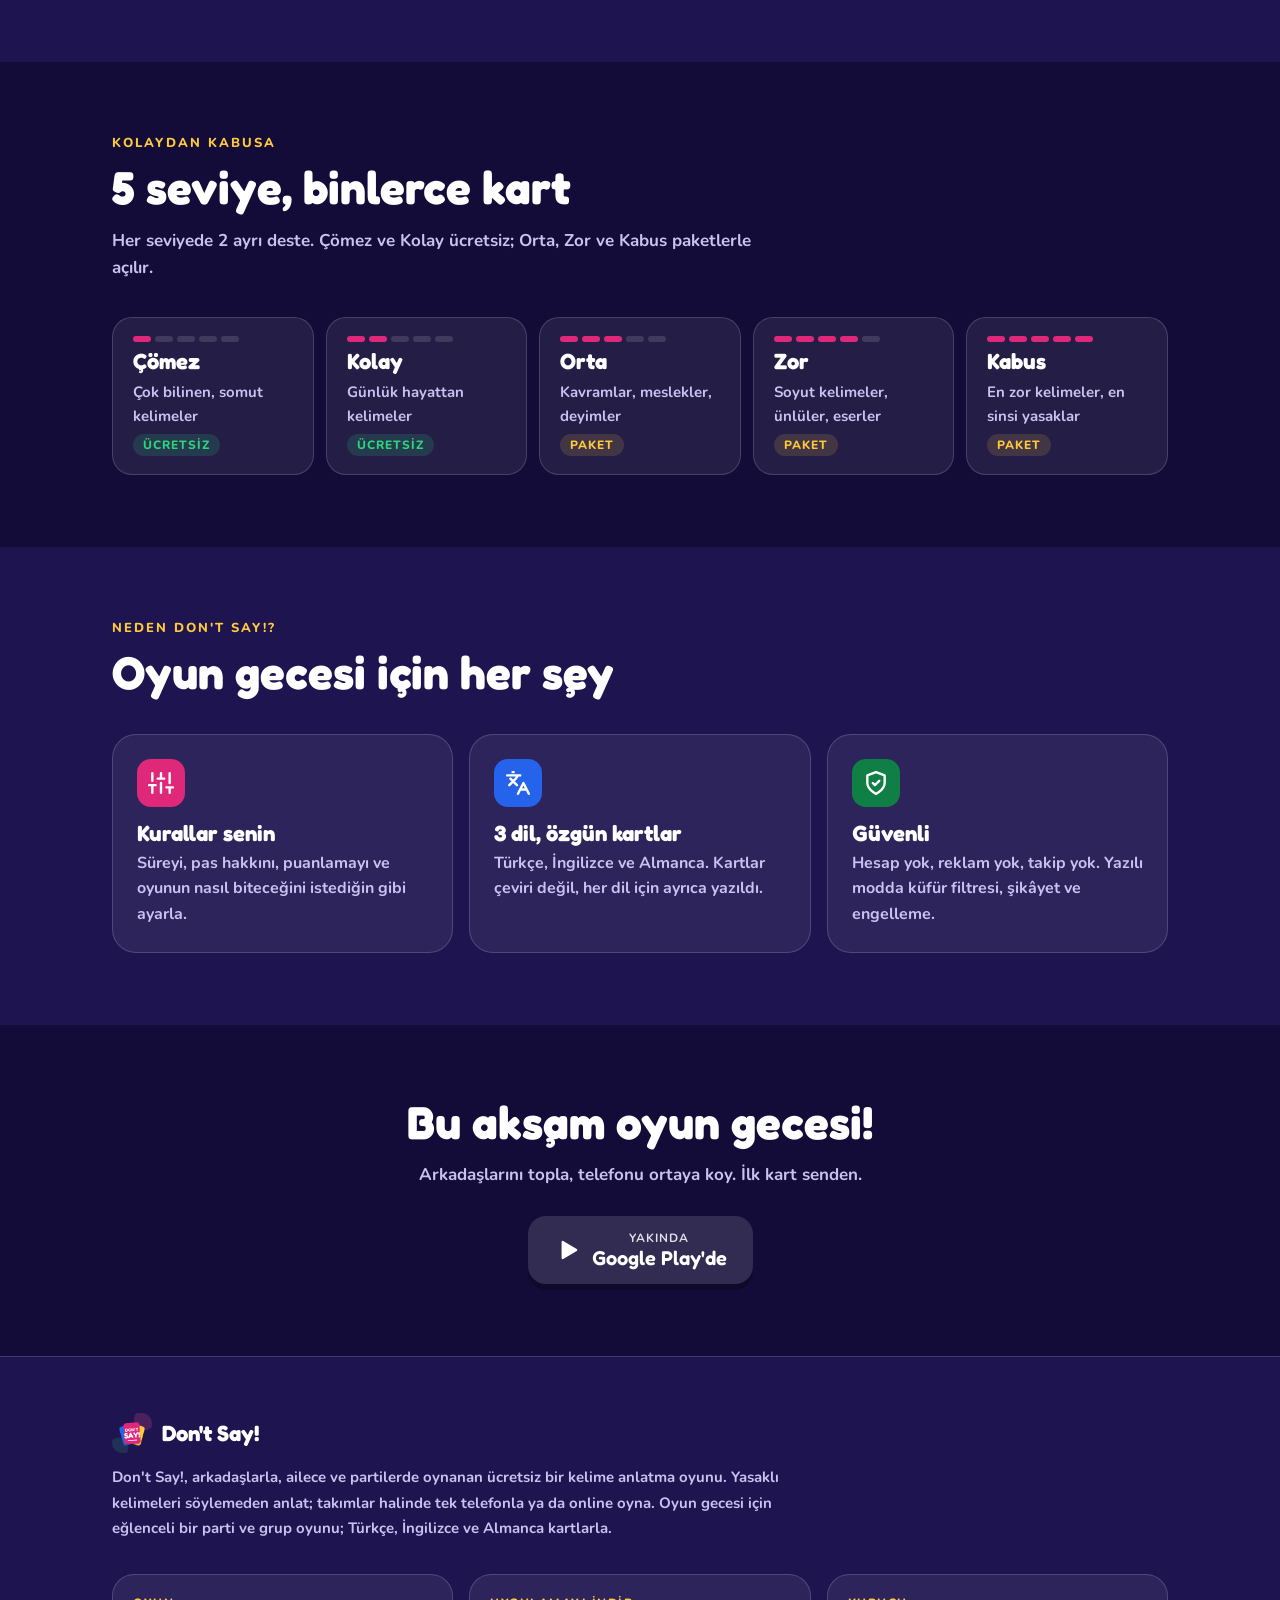
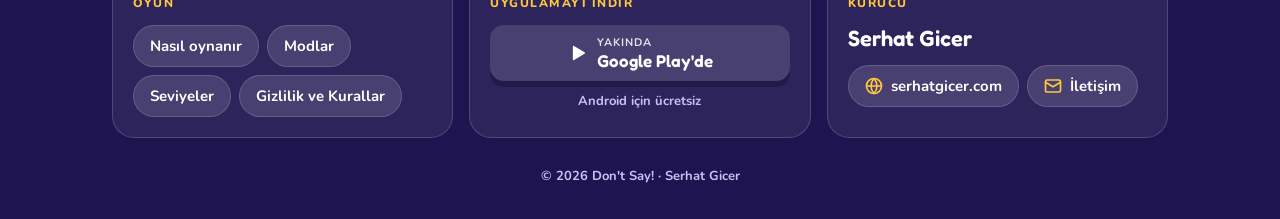
==== commit 313a8ac5: "Footer yeniden: ayrı kartlar, hap butonlar, altı çizili link yok Co-Authored-By: Claude Opus 5.5 <no" ====
--- a/index.html
+++ b/index.html
@@ -100,27 +100,32 @@
 </div></section>
 
 <footer><div class="wrap">
-  <div class="foot-grid">
-    <div class="foot-about">
-      <a class="brand" href="index.html"><img src="img/icon-512.png" alt="Don't Say!" width="40" height="40" loading="lazy">Don't Say!</a>
-      <p>Don't Say!, arkadaşlarla, ailece ve partilerde oynanan ücretsiz bir kelime anlatma oyunu. Yasaklı kelimeleri söylemeden anlat; takımlar halinde tek telefonla ya da online oyna. Oyun gecesi için eğlenceli bir parti ve grup oyunu; Türkçe, İngilizce ve Almanca kartlarla.</p>
-    </div>
-    <nav aria-label="Oyun">
+  <div class="foot-top">
+    <a class="brand" href="index.html"><img src="img/icon-512.png" alt="Don't Say!" width="40" height="40" loading="lazy">Don't Say!</a>
+    <p>Don't Say!, arkadaşlarla, ailece ve partilerde oynanan ücretsiz bir kelime anlatma oyunu. Yasaklı kelimeleri söylemeden anlat; takımlar halinde tek telefonla ya da online oyna. Oyun gecesi için eğlenceli bir parti ve grup oyunu; Türkçe, İngilizce ve Almanca kartlarla.</p>
+  </div>
+  <div class="foot-cards">
+    <nav class="foot-card" aria-label="Oyun">
       <h3>Oyun</h3>
-      <a href="#how">Nasıl oynanır</a>
-      <a href="#modes">Modlar</a>
-      <a href="#levels">Seviyeler</a>
-      <a href="privacy.html#tr">Gizlilik ve Kurallar</a>
+      <div class="pills">
+        <a class="pill" href="#how">Nasıl oynanır</a>
+        <a class="pill" href="#modes">Modlar</a>
+        <a class="pill" href="#levels">Seviyeler</a>
+        <a class="pill" href="privacy.html#tr">Gizlilik ve Kurallar</a>
+      </div>
     </nav>
-    <div>
+    <div class="foot-card">
       <h3>Uygulamayı indir</h3>
       <a class="btn small soon" href="https://play.google.com/store/apps/details?id=com.serhatgicer.dontsay" rel="noopener"><svg viewBox="0 0 24 24" aria-hidden="true"><path fill="currentColor" d="M7 4.5v15a1 1 0 0 0 1.5.86l12.5-7.5a1 1 0 0 0 0-1.72L8.5 3.64A1 1 0 0 0 7 4.5z"/></svg><span><small>Yakında</small>Google Play'de</span></a>
       <p class="foot-note">Android için ücretsiz</p>
     </div>
-    <div>
+    <div class="foot-card">
       <h3>Kurucu</h3>
-      <p class="foot-founder"><a href="https://serhatgicer.com" rel="author">Serhat Gicer</a><br><a href="https://serhatgicer.com">serhatgicer.com</a></p>
-      <p><a href="mailto:serhatgicer49@gmail.com">İletişim</a></p>
+      <p class="founder-name">Serhat Gicer</p>
+      <div class="pills">
+        <a class="pill" href="https://serhatgicer.com" rel="author"><svg viewBox="0 0 24 24" fill="none" stroke="currentColor" stroke-width="2.2" stroke-linecap="round" stroke-linejoin="round" aria-hidden="true"><circle cx="12" cy="12" r="10"/><path d="M2 12h20"/><path d="M12 2a15 15 0 0 1 4 10 15 15 0 0 1-4 10 15 15 0 0 1-4-10 15 15 0 0 1 4-10z"/></svg>serhatgicer.com</a>
+        <a class="pill" href="mailto:serhatgicer49@gmail.com"><svg viewBox="0 0 24 24" fill="none" stroke="currentColor" stroke-width="2.2" stroke-linecap="round" stroke-linejoin="round" aria-hidden="true"><rect x="2" y="4" width="20" height="16" rx="2"/><path d="m22 7-10 6L2 7"/></svg>İletişim</a>
+      </div>
     </div>
   </div>
   <div class="foot-bottom">© 2026 Don't Say! · Serhat Gicer</div>
--- a/style.css
+++ b/style.css
@@ -32,7 +32,18 @@
   font: 700 17px/1.6 var(--body);
   overflow-x: hidden;
 }
-a { color: var(--yellow); }
+a { color: var(--yellow); text-decoration: none; }
+
+/* Hap buton: footer ve gizlilik sayfasındaki linkler */
+.pills { display: flex; flex-wrap: wrap; gap: 8px; }
+.pill {
+  display: inline-flex; align-items: center; gap: 8px; min-height: 42px; padding: 8px 16px;
+  background: var(--surface-strong); border: 1px solid var(--border); border-radius: 999px;
+  color: var(--text); font: 700 15px var(--body); text-decoration: none; transition: background 0.15s, transform 0.1s;
+}
+.pill:hover { background: rgba(255, 255, 255, 0.2); color: var(--text); }
+.pill:active { transform: scale(0.97); }
+.pill svg { width: 18px; height: 18px; flex: none; color: var(--yellow); }
 img { max-width: 100%; display: block; }
 .wrap { max-width: var(--max); margin: 0 auto; padding: 0 16px; }
 @media (min-width: 720px) { .wrap { padding: 0 32px; } }
@@ -143,21 +154,21 @@
 .cta { text-align: center; }
 .cta .sub { margin: 14px auto 28px; }
 
-footer { padding: 56px 0 40px; color: var(--muted); font-size: 15px; border-top: 1px solid var(--border); }
-footer a { color: var(--muted); }
-footer a:hover { color: var(--text); }
-footer h3 { font: 800 13px var(--body); letter-spacing: 1.5px; text-transform: uppercase; color: var(--text); margin: 0 0 14px; }
-footer p { margin: 0 0 10px; }
-.foot-grid { display: grid; gap: 36px 32px; }
-@media (min-width: 640px) { .foot-grid { grid-template-columns: repeat(2, 1fr); } }
-@media (min-width: 960px) { .foot-grid { grid-template-columns: 2fr 1fr 1.2fr 1fr; } }
-.foot-about .brand { margin-bottom: 14px; }
-.foot-about p { max-width: 30em; line-height: 1.65; }
-footer nav { display: flex; flex-direction: column; gap: 8px; align-items: flex-start; }
-footer nav a { text-decoration: none; }
-.foot-note { font-size: 13px; margin-top: 12px; }
-.foot-founder a:first-child { color: var(--text); font: 600 18px var(--display); text-decoration: none; }
-.foot-bottom { margin-top: 40px; padding-top: 20px; border-top: 1px solid var(--border); font-size: 13px; }
+/* Footer: üstte logo + tanıtım, altında üç ayrı kart (oyun, indir, kurucu). Telefonda kartlar alt alta. */
+footer { padding: 56px 0 32px; color: var(--muted); font-size: 15px; border-top: 1px solid var(--border); }
+.foot-top { display: flex; flex-direction: column; gap: 12px; max-width: 46em; }
+.foot-top p { margin: 0; line-height: 1.7; }
+.foot-cards { display: grid; gap: 16px; margin-top: 32px; }
+@media (min-width: 760px) { .foot-cards { grid-template-columns: repeat(3, 1fr); } }
+.foot-card {
+  background: var(--surface); border: 1px solid var(--border); border-radius: 22px; padding: 20px;
+  display: flex; flex-direction: column; gap: 14px;
+}
+.foot-card h3 { font: 800 12px var(--body); letter-spacing: 1.5px; text-transform: uppercase; color: var(--yellow); margin: 0; }
+.foot-card .btn { align-self: stretch; justify-content: center; }
+.foot-note { margin: -4px 0 0; font-size: 13px; text-align: center; }
+.founder-name { margin: 0; color: var(--text); font: 600 22px var(--display); }
+.foot-bottom { margin-top: 28px; text-align: center; font-size: 13px; }
 
 @media (prefers-reduced-motion: reduce) {
   html { scroll-behavior: auto; }
@@ -167,8 +178,8 @@
 /* Gizlilik sayfası */
 .doc { max-width: 760px; padding-top: 16px; padding-bottom: 72px; }
 .doc h1 { font-size: clamp(34px, 6vw, 48px); }
-.doc nav.jump { display: flex; gap: 8px; margin: 20px 0 8px; }
-.doc nav.jump a { text-decoration: none; background: var(--surface); border: 1px solid var(--border); padding: 4px 14px; border-radius: 999px; font-size: 14px; }
+.doc nav.jump { margin: 20px 0 8px; }
+.doc .pills { margin-top: 20px; }
 .doc section { margin-top: 40px; padding-top: 24px; border-top: 1px solid var(--border); }
 .doc h2 { font-size: 30px; }
 .doc h2 small { font: 700 14px var(--body); color: var(--muted); margin-left: 8px; }
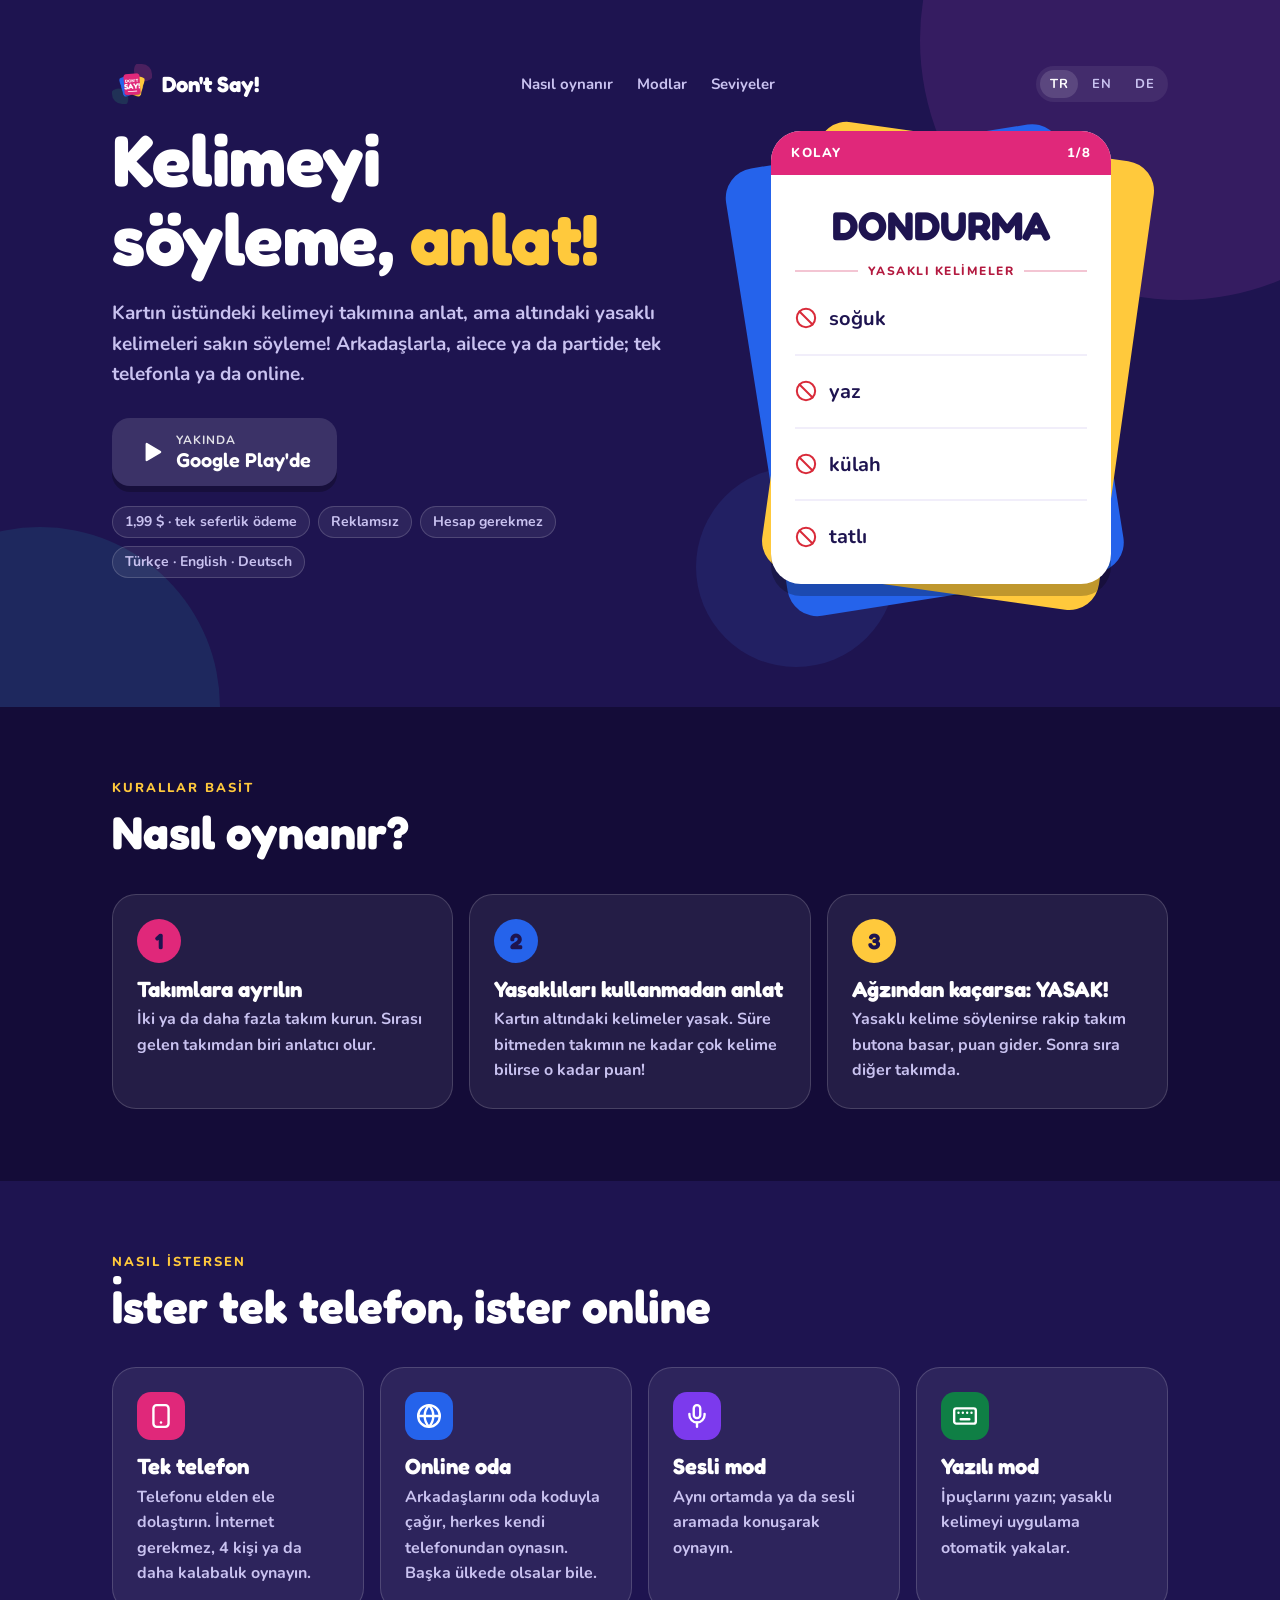
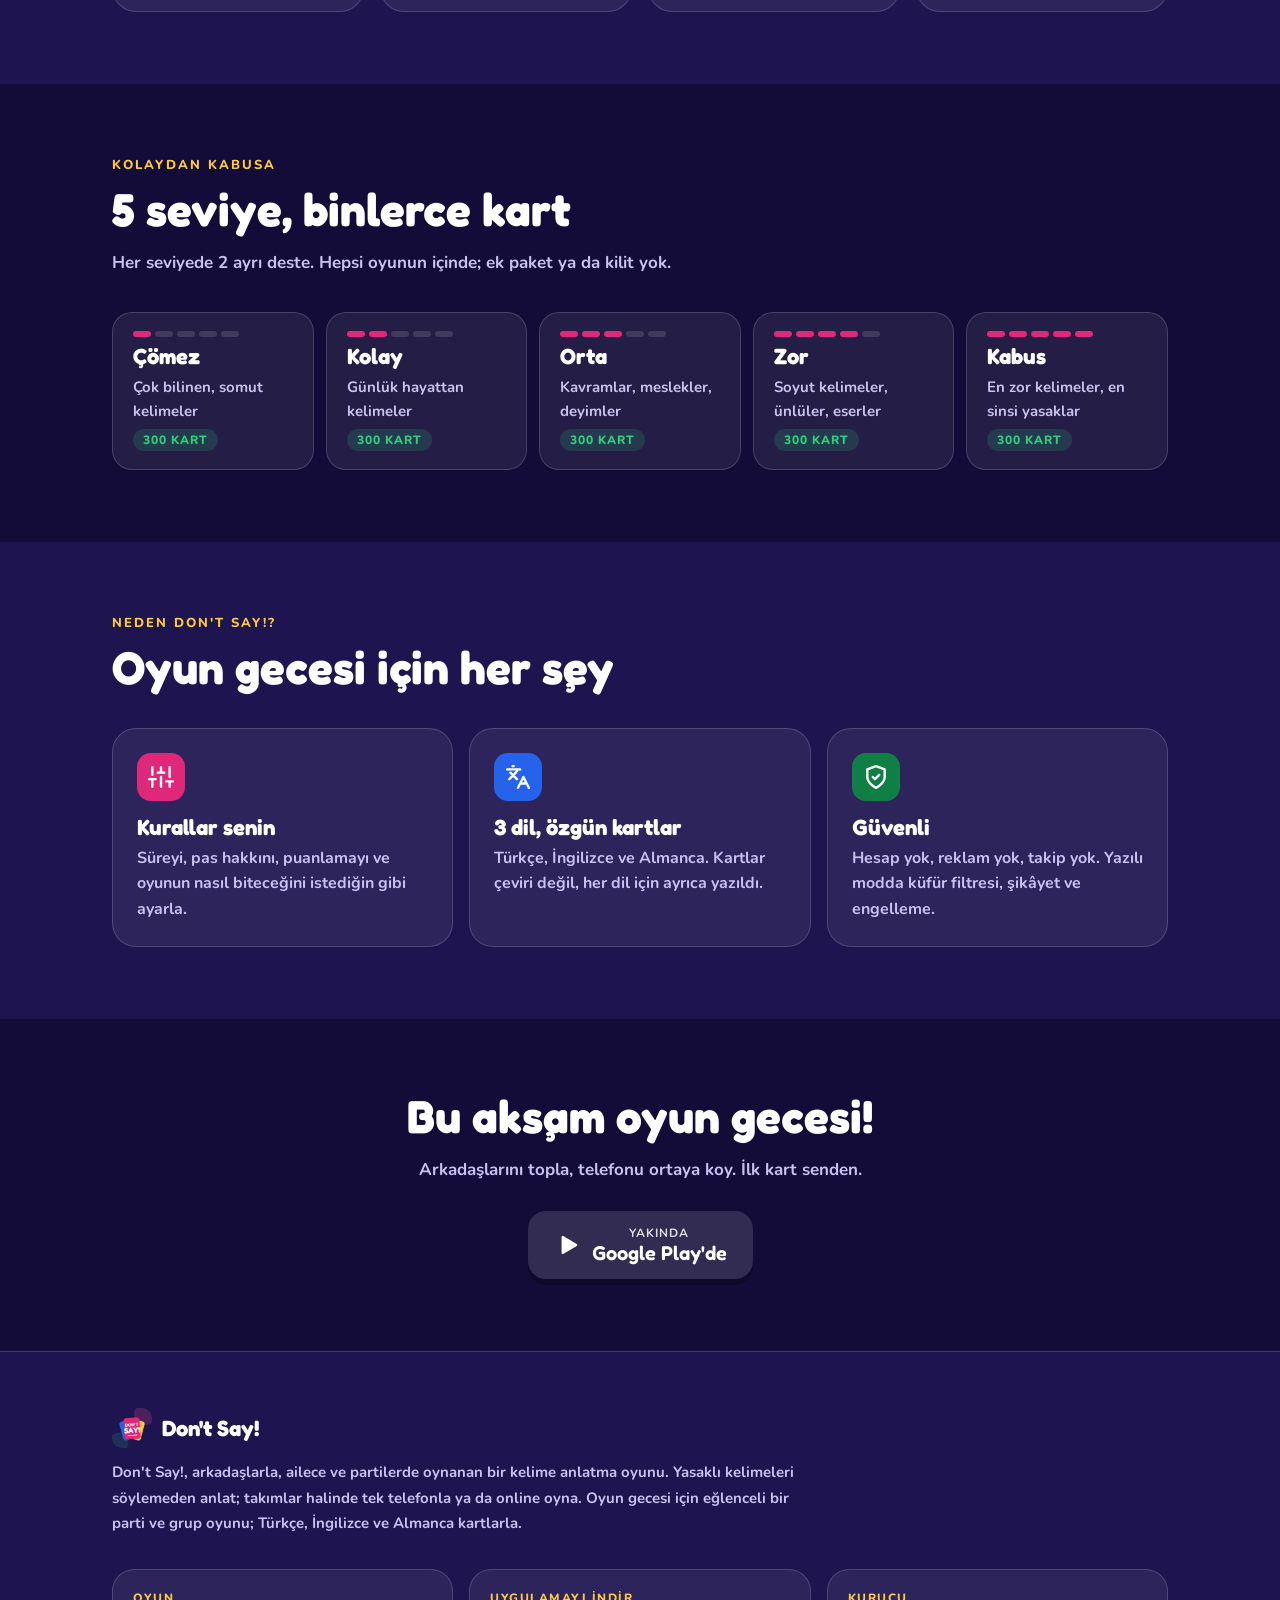
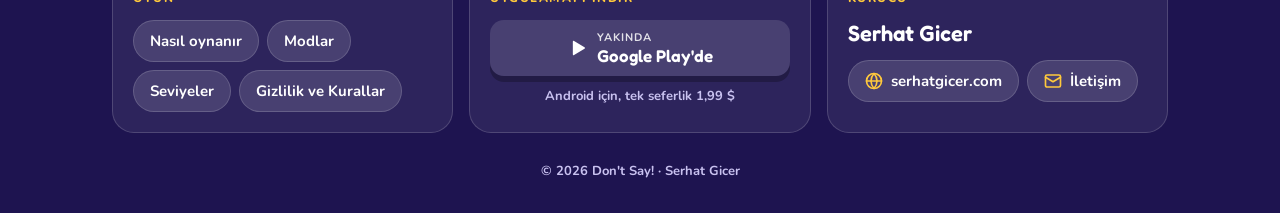
==== commit 991f9ff9: "Ücretli sürüm: 1,99 $, ücretsiz/paket metinleri kaldırıldı, yeni Play linki Co-Authored-By: Claude O" ====
--- a/index.html
+++ b/index.html
@@ -34,8 +34,8 @@
     <div>
       <h1>Kelimeyi söyleme, <em>anlat!</em></h1>
       <p class="lead">Kartın üstündeki kelimeyi takımına anlat, ama altındaki yasaklı kelimeleri sakın söyleme! Arkadaşlarla, ailece ya da partide; tek telefonla ya da online.</p>
-      <a class="btn soon" href="https://play.google.com/store/apps/details?id=com.serhatgicer.dontsay" rel="noopener"><svg viewBox="0 0 24 24" aria-hidden="true"><path fill="currentColor" d="M7 4.5v15a1 1 0 0 0 1.5.86l12.5-7.5a1 1 0 0 0 0-1.72L8.5 3.64A1 1 0 0 0 7 4.5z"/></svg><span><small>Yakında</small>Google Play'de</span></a>
-      <ul class="chips"><li>Ücretsiz</li><li>Reklamsız</li><li>Hesap gerekmez</li><li>Türkçe · English · Deutsch</li></ul>
+      <a class="btn soon" href="https://play.google.com/store/apps/details?id=com.serhatgicer.dontsaygame" rel="noopener"><svg viewBox="0 0 24 24" aria-hidden="true"><path fill="currentColor" d="M7 4.5v15a1 1 0 0 0 1.5.86l12.5-7.5a1 1 0 0 0 0-1.72L8.5 3.64A1 1 0 0 0 7 4.5z"/></svg><span><small>Yakında</small>Google Play'de</span></a>
+      <ul class="chips"><li>1,99 $ · tek seferlik ödeme</li><li>Reklamsız</li><li>Hesap gerekmez</li><li>Türkçe · English · Deutsch</li></ul>
     </div>
     <div class="deck" aria-hidden="true">
       <div class="back b1"></div><div class="back b2"></div>
@@ -73,13 +73,13 @@
 <section class="block alt" id="levels"><div class="wrap">
   <div class="eyebrow">Kolaydan kabusa</div>
   <h2>5 seviye, binlerce kart</h2>
-  <p class="sub">Her seviyede 2 ayrı deste. Çömez ve Kolay ücretsiz; Orta, Zor ve Kabus paketlerle açılır.</p>
+  <p class="sub">Her seviyede 2 ayrı deste. Hepsi oyunun içinde; ek paket ya da kilit yok.</p>
   <div class="levels">
-    <div class="level"><div class="bars" aria-hidden="true"><i class="on"></i><i></i><i></i><i></i><i></i></div><div class="name">Çömez</div><p>Çok bilinen, somut kelimeler</p><span class="tag free">Ücretsiz</span></div>
-    <div class="level"><div class="bars" aria-hidden="true"><i class="on"></i><i class="on"></i><i></i><i></i><i></i></div><div class="name">Kolay</div><p>Günlük hayattan kelimeler</p><span class="tag free">Ücretsiz</span></div>
-    <div class="level"><div class="bars" aria-hidden="true"><i class="on"></i><i class="on"></i><i class="on"></i><i></i><i></i></div><div class="name">Orta</div><p>Kavramlar, meslekler, deyimler</p><span class="tag paid">Paket</span></div>
-    <div class="level"><div class="bars" aria-hidden="true"><i class="on"></i><i class="on"></i><i class="on"></i><i class="on"></i><i></i></div><div class="name">Zor</div><p>Soyut kelimeler, ünlüler, eserler</p><span class="tag paid">Paket</span></div>
-    <div class="level"><div class="bars" aria-hidden="true"><i class="on"></i><i class="on"></i><i class="on"></i><i class="on"></i><i class="on"></i></div><div class="name">Kabus</div><p>En zor kelimeler, en sinsi yasaklar</p><span class="tag paid">Paket</span></div>
+    <div class="level"><div class="bars" aria-hidden="true"><i class="on"></i><i></i><i></i><i></i><i></i></div><div class="name">Çömez</div><p>Çok bilinen, somut kelimeler</p><span class="tag free">300 kart</span></div>
+    <div class="level"><div class="bars" aria-hidden="true"><i class="on"></i><i class="on"></i><i></i><i></i><i></i></div><div class="name">Kolay</div><p>Günlük hayattan kelimeler</p><span class="tag free">300 kart</span></div>
+    <div class="level"><div class="bars" aria-hidden="true"><i class="on"></i><i class="on"></i><i class="on"></i><i></i><i></i></div><div class="name">Orta</div><p>Kavramlar, meslekler, deyimler</p><span class="tag free">300 kart</span></div>
+    <div class="level"><div class="bars" aria-hidden="true"><i class="on"></i><i class="on"></i><i class="on"></i><i class="on"></i><i></i></div><div class="name">Zor</div><p>Soyut kelimeler, ünlüler, eserler</p><span class="tag free">300 kart</span></div>
+    <div class="level"><div class="bars" aria-hidden="true"><i class="on"></i><i class="on"></i><i class="on"></i><i class="on"></i><i class="on"></i></div><div class="name">Kabus</div><p>En zor kelimeler, en sinsi yasaklar</p><span class="tag free">300 kart</span></div>
   </div>
 </div></section>
 
@@ -96,13 +96,13 @@
 <section class="block alt cta"><div class="wrap">
   <h2>Bu akşam oyun gecesi!</h2>
   <p class="sub">Arkadaşlarını topla, telefonu ortaya koy. İlk kart senden.</p>
-  <a class="btn soon" href="https://play.google.com/store/apps/details?id=com.serhatgicer.dontsay" rel="noopener"><svg viewBox="0 0 24 24" aria-hidden="true"><path fill="currentColor" d="M7 4.5v15a1 1 0 0 0 1.5.86l12.5-7.5a1 1 0 0 0 0-1.72L8.5 3.64A1 1 0 0 0 7 4.5z"/></svg><span><small>Yakında</small>Google Play'de</span></a>
+  <a class="btn soon" href="https://play.google.com/store/apps/details?id=com.serhatgicer.dontsaygame" rel="noopener"><svg viewBox="0 0 24 24" aria-hidden="true"><path fill="currentColor" d="M7 4.5v15a1 1 0 0 0 1.5.86l12.5-7.5a1 1 0 0 0 0-1.72L8.5 3.64A1 1 0 0 0 7 4.5z"/></svg><span><small>Yakında</small>Google Play'de</span></a>
 </div></section>
 
 <footer><div class="wrap">
   <div class="foot-top">
     <a class="brand" href="index.html"><img src="img/icon-512.png" alt="Don't Say!" width="40" height="40" loading="lazy">Don't Say!</a>
-    <p>Don't Say!, arkadaşlarla, ailece ve partilerde oynanan ücretsiz bir kelime anlatma oyunu. Yasaklı kelimeleri söylemeden anlat; takımlar halinde tek telefonla ya da online oyna. Oyun gecesi için eğlenceli bir parti ve grup oyunu; Türkçe, İngilizce ve Almanca kartlarla.</p>
+    <p>Don't Say!, arkadaşlarla, ailece ve partilerde oynanan bir kelime anlatma oyunu. Yasaklı kelimeleri söylemeden anlat; takımlar halinde tek telefonla ya da online oyna. Oyun gecesi için eğlenceli bir parti ve grup oyunu; Türkçe, İngilizce ve Almanca kartlarla.</p>
   </div>
   <div class="foot-cards">
     <nav class="foot-card" aria-label="Oyun">
@@ -116,8 +116,8 @@
     </nav>
     <div class="foot-card">
       <h3>Uygulamayı indir</h3>
-      <a class="btn small soon" href="https://play.google.com/store/apps/details?id=com.serhatgicer.dontsay" rel="noopener"><svg viewBox="0 0 24 24" aria-hidden="true"><path fill="currentColor" d="M7 4.5v15a1 1 0 0 0 1.5.86l12.5-7.5a1 1 0 0 0 0-1.72L8.5 3.64A1 1 0 0 0 7 4.5z"/></svg><span><small>Yakında</small>Google Play'de</span></a>
-      <p class="foot-note">Android için ücretsiz</p>
+      <a class="btn small soon" href="https://play.google.com/store/apps/details?id=com.serhatgicer.dontsaygame" rel="noopener"><svg viewBox="0 0 24 24" aria-hidden="true"><path fill="currentColor" d="M7 4.5v15a1 1 0 0 0 1.5.86l12.5-7.5a1 1 0 0 0 0-1.72L8.5 3.64A1 1 0 0 0 7 4.5z"/></svg><span><small>Yakında</small>Google Play'de</span></a>
+      <p class="foot-note">Android için, tek seferlik 1,99 $</p>
     </div>
     <div class="foot-card">
       <h3>Kurucu</h3>
@@ -130,7 +130,7 @@
   </div>
   <div class="foot-bottom">© 2026 Don't Say! · Serhat Gicer</div>
 </div></footer>
-<script type="application/ld+json">{"@context":"https://schema.org","@type":"MobileApplication","name":"Don't Say!","description":"Yasaklı kelimeleri söylemeden anlat! Arkadaşlarınla online ya da tek telefonla oynanan parti oyunu.","applicationCategory":"GameApplication","genre":"Party game","operatingSystem":"Android","inLanguage":["tr","en","de"],"url":"https://serhatovic73.github.io/dont-say-site/","image":"https://serhatovic73.github.io/dont-say-site/img/icon-512.png","offers":{"@type":"Offer","price":"0","priceCurrency":"USD"},"author":{"@type":"Person","name":"Serhat Gicer","url":"https://serhatgicer.com"}}</script>
+<script type="application/ld+json">{"@context":"https://schema.org","@type":"MobileApplication","name":"Don't Say!","description":"Yasaklı kelimeleri söylemeden anlat! Arkadaşlarınla online ya da tek telefonla oynanan parti oyunu.","applicationCategory":"GameApplication","genre":"Party game","operatingSystem":"Android","inLanguage":["tr","en","de"],"url":"https://serhatovic73.github.io/dont-say-site/","image":"https://serhatovic73.github.io/dont-say-site/img/icon-512.png","offers":{"@type":"Offer","price":"1.99","priceCurrency":"USD"},"author":{"@type":"Person","name":"Serhat Gicer","url":"https://serhatgicer.com"}}</script>
 
 <script>
 // Hero'daki kart birkaç saniyede bir sonraki örnek karta geçer.
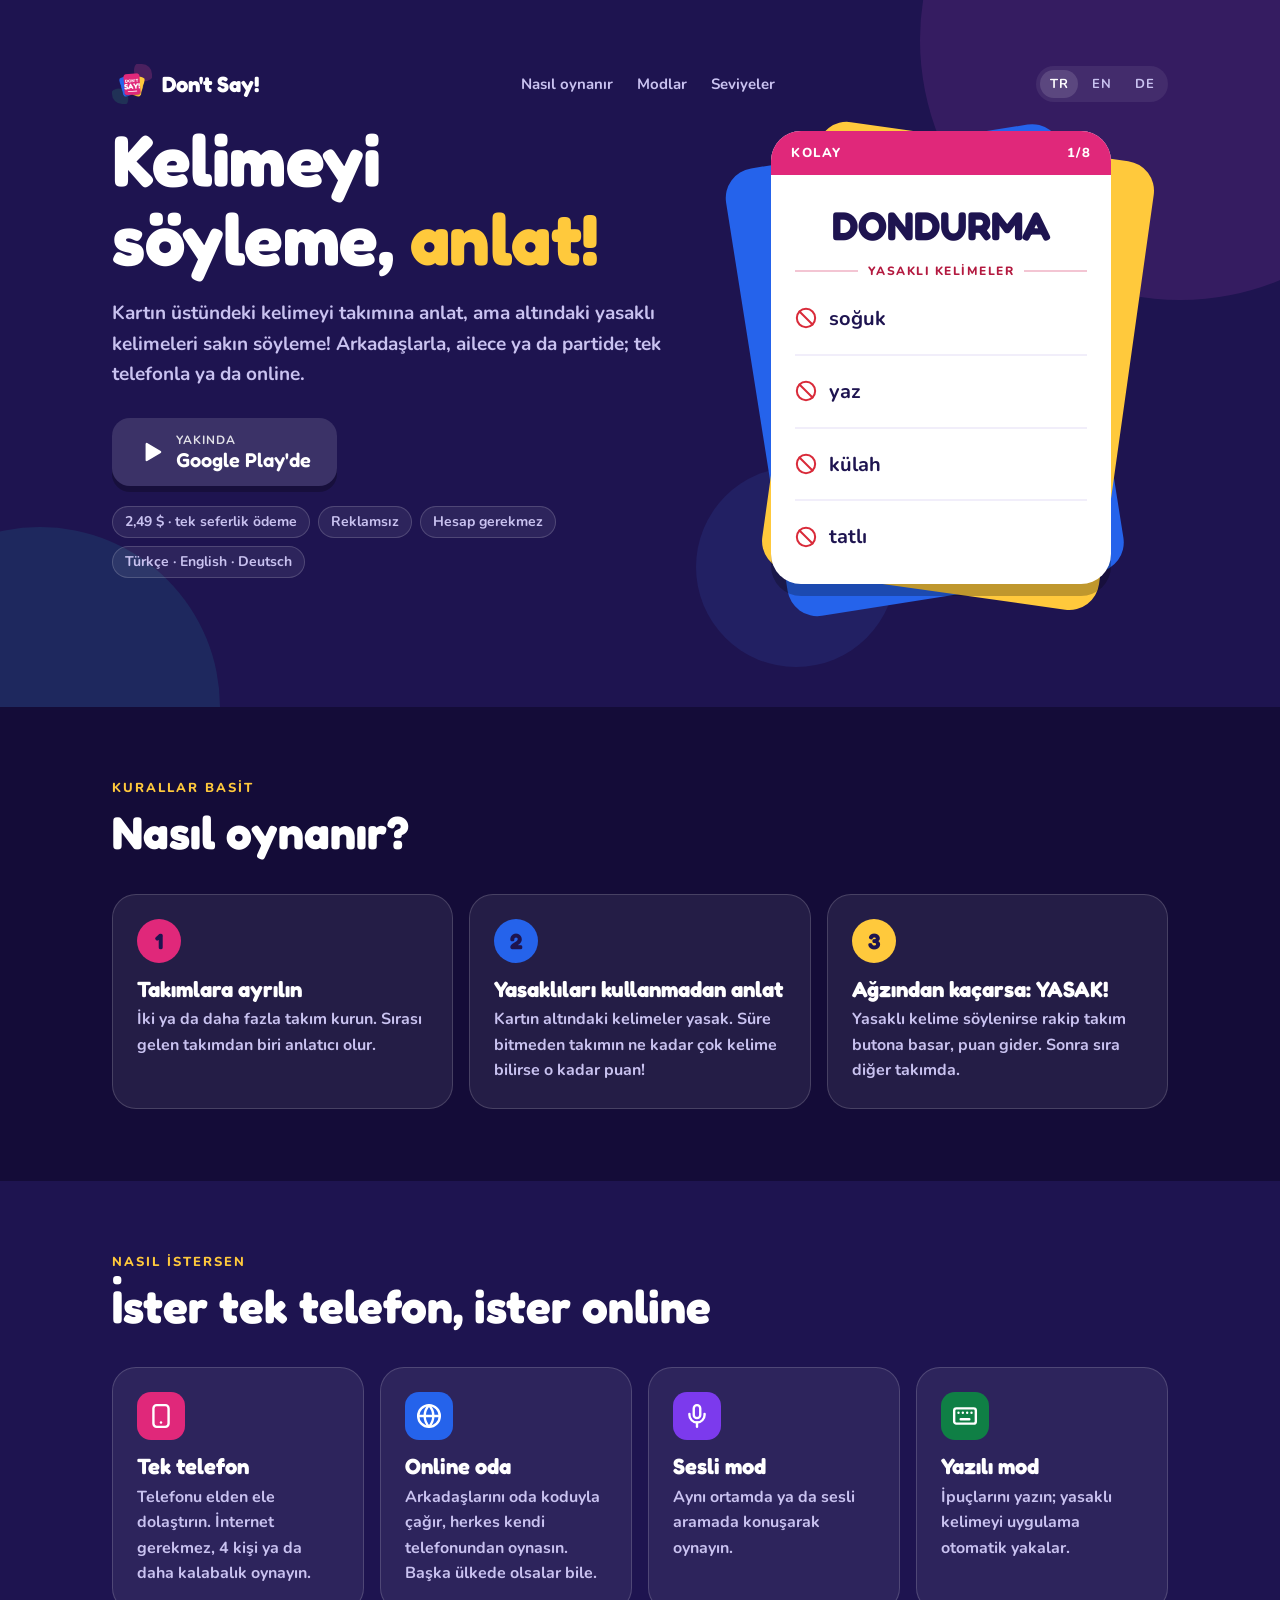
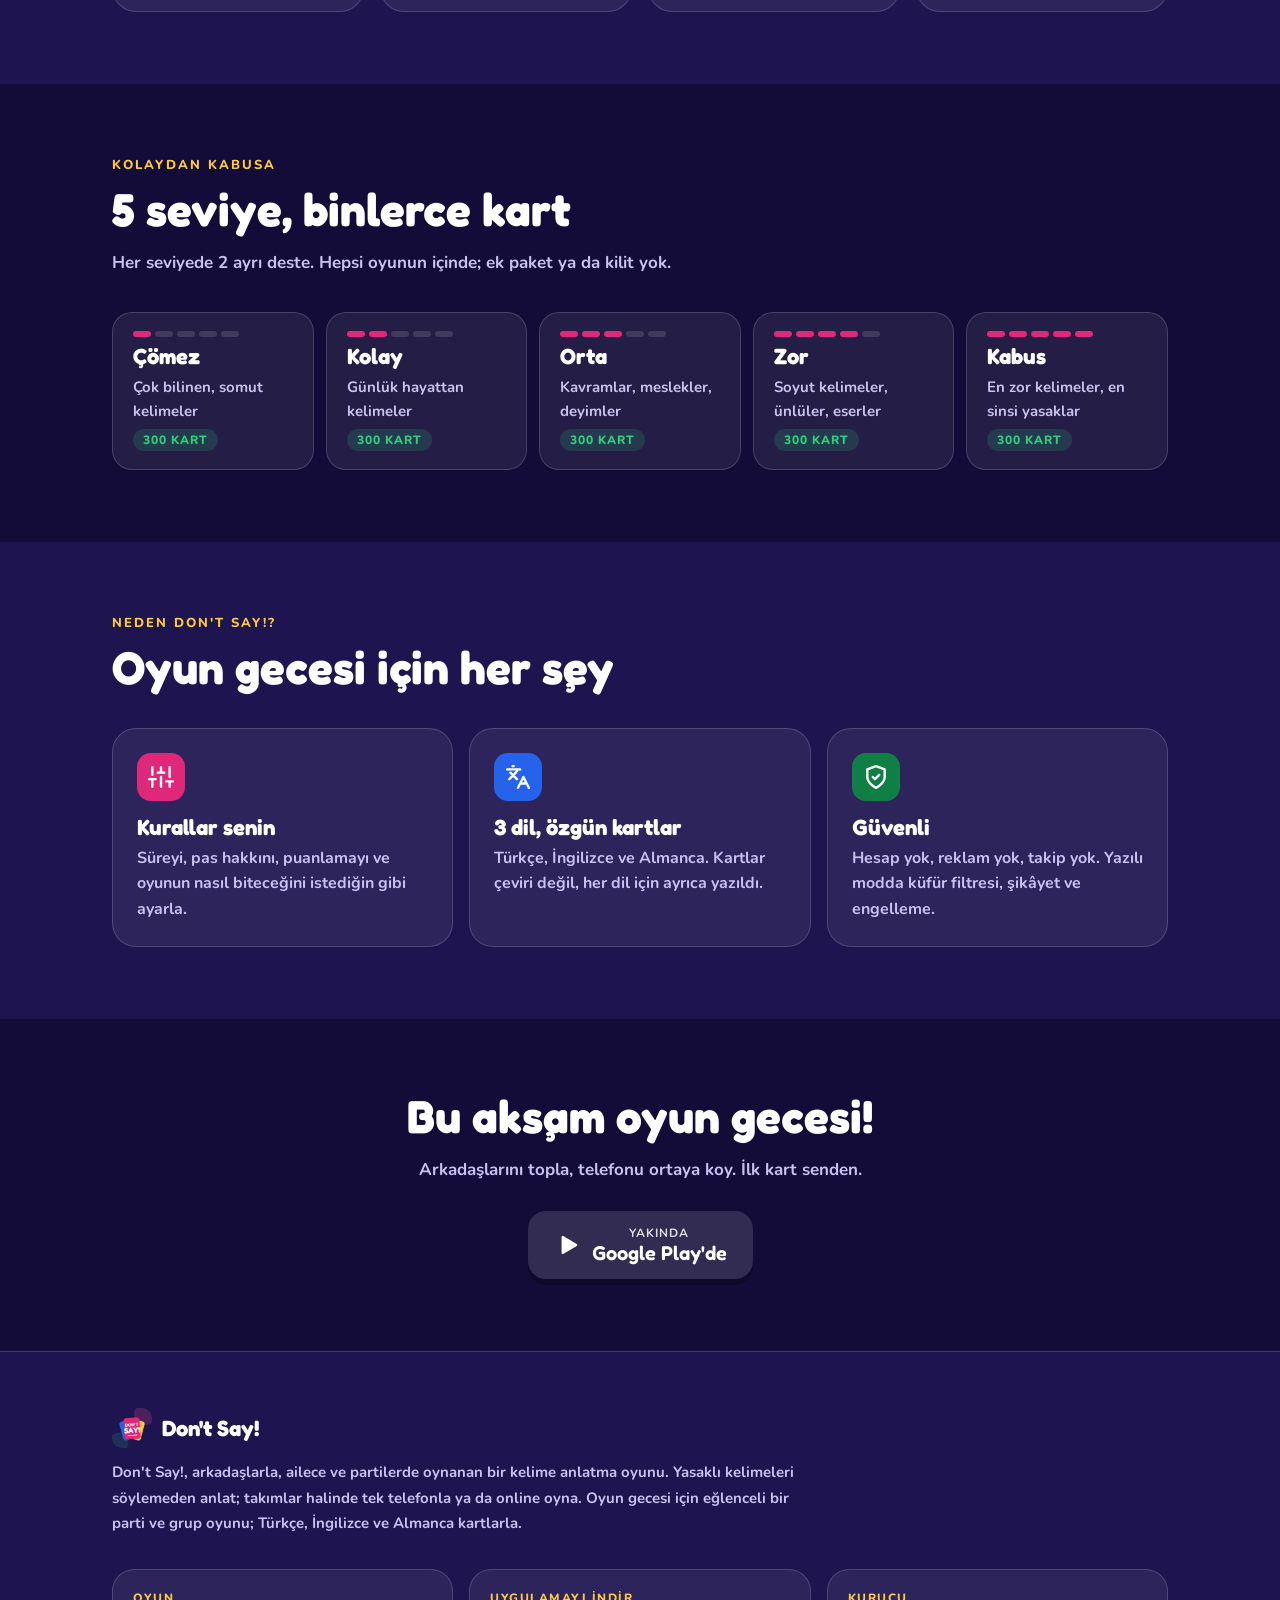
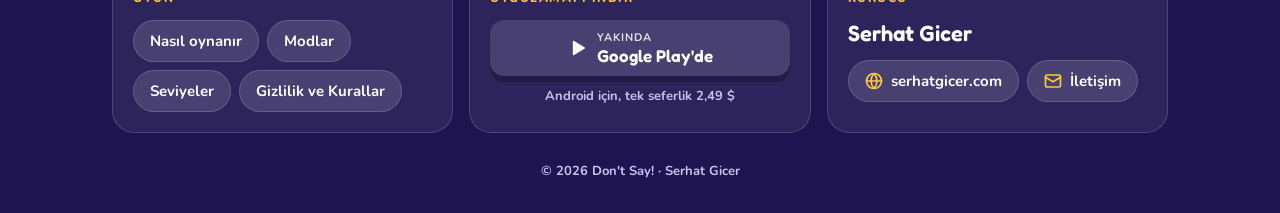
==== commit 74ce867a: "Fiyat 2,49 $ Co-Authored-By: Claude Opus 5.5 <noreply@anthropic.com>" ====
--- a/index.html
+++ b/index.html
@@ -35,7 +35,7 @@
       <h1>Kelimeyi söyleme, <em>anlat!</em></h1>
       <p class="lead">Kartın üstündeki kelimeyi takımına anlat, ama altındaki yasaklı kelimeleri sakın söyleme! Arkadaşlarla, ailece ya da partide; tek telefonla ya da online.</p>
       <a class="btn soon" href="https://play.google.com/store/apps/details?id=com.serhatgicer.dontsaygame" rel="noopener"><svg viewBox="0 0 24 24" aria-hidden="true"><path fill="currentColor" d="M7 4.5v15a1 1 0 0 0 1.5.86l12.5-7.5a1 1 0 0 0 0-1.72L8.5 3.64A1 1 0 0 0 7 4.5z"/></svg><span><small>Yakında</small>Google Play'de</span></a>
-      <ul class="chips"><li>1,99 $ · tek seferlik ödeme</li><li>Reklamsız</li><li>Hesap gerekmez</li><li>Türkçe · English · Deutsch</li></ul>
+      <ul class="chips"><li>2,49 $ · tek seferlik ödeme</li><li>Reklamsız</li><li>Hesap gerekmez</li><li>Türkçe · English · Deutsch</li></ul>
     </div>
     <div class="deck" aria-hidden="true">
       <div class="back b1"></div><div class="back b2"></div>
@@ -117,7 +117,7 @@
     <div class="foot-card">
       <h3>Uygulamayı indir</h3>
       <a class="btn small soon" href="https://play.google.com/store/apps/details?id=com.serhatgicer.dontsaygame" rel="noopener"><svg viewBox="0 0 24 24" aria-hidden="true"><path fill="currentColor" d="M7 4.5v15a1 1 0 0 0 1.5.86l12.5-7.5a1 1 0 0 0 0-1.72L8.5 3.64A1 1 0 0 0 7 4.5z"/></svg><span><small>Yakında</small>Google Play'de</span></a>
-      <p class="foot-note">Android için, tek seferlik 1,99 $</p>
+      <p class="foot-note">Android için, tek seferlik 2,49 $</p>
     </div>
     <div class="foot-card">
       <h3>Kurucu</h3>
@@ -130,7 +130,7 @@
   </div>
   <div class="foot-bottom">© 2026 Don't Say! · Serhat Gicer</div>
 </div></footer>
-<script type="application/ld+json">{"@context":"https://schema.org","@type":"MobileApplication","name":"Don't Say!","description":"Yasaklı kelimeleri söylemeden anlat! Arkadaşlarınla online ya da tek telefonla oynanan parti oyunu.","applicationCategory":"GameApplication","genre":"Party game","operatingSystem":"Android","inLanguage":["tr","en","de"],"url":"https://serhatovic73.github.io/dont-say-site/","image":"https://serhatovic73.github.io/dont-say-site/img/icon-512.png","offers":{"@type":"Offer","price":"1.99","priceCurrency":"USD"},"author":{"@type":"Person","name":"Serhat Gicer","url":"https://serhatgicer.com"}}</script>
+<script type="application/ld+json">{"@context":"https://schema.org","@type":"MobileApplication","name":"Don't Say!","description":"Yasaklı kelimeleri söylemeden anlat! Arkadaşlarınla online ya da tek telefonla oynanan parti oyunu.","applicationCategory":"GameApplication","genre":"Party game","operatingSystem":"Android","inLanguage":["tr","en","de"],"url":"https://serhatovic73.github.io/dont-say-site/","image":"https://serhatovic73.github.io/dont-say-site/img/icon-512.png","offers":{"@type":"Offer","price":"2.49","priceCurrency":"USD"},"author":{"@type":"Person","name":"Serhat Gicer","url":"https://serhatgicer.com"}}</script>
 
 <script>
 // Hero'daki kart birkaç saniyede bir sonraki örnek karta geçer.
